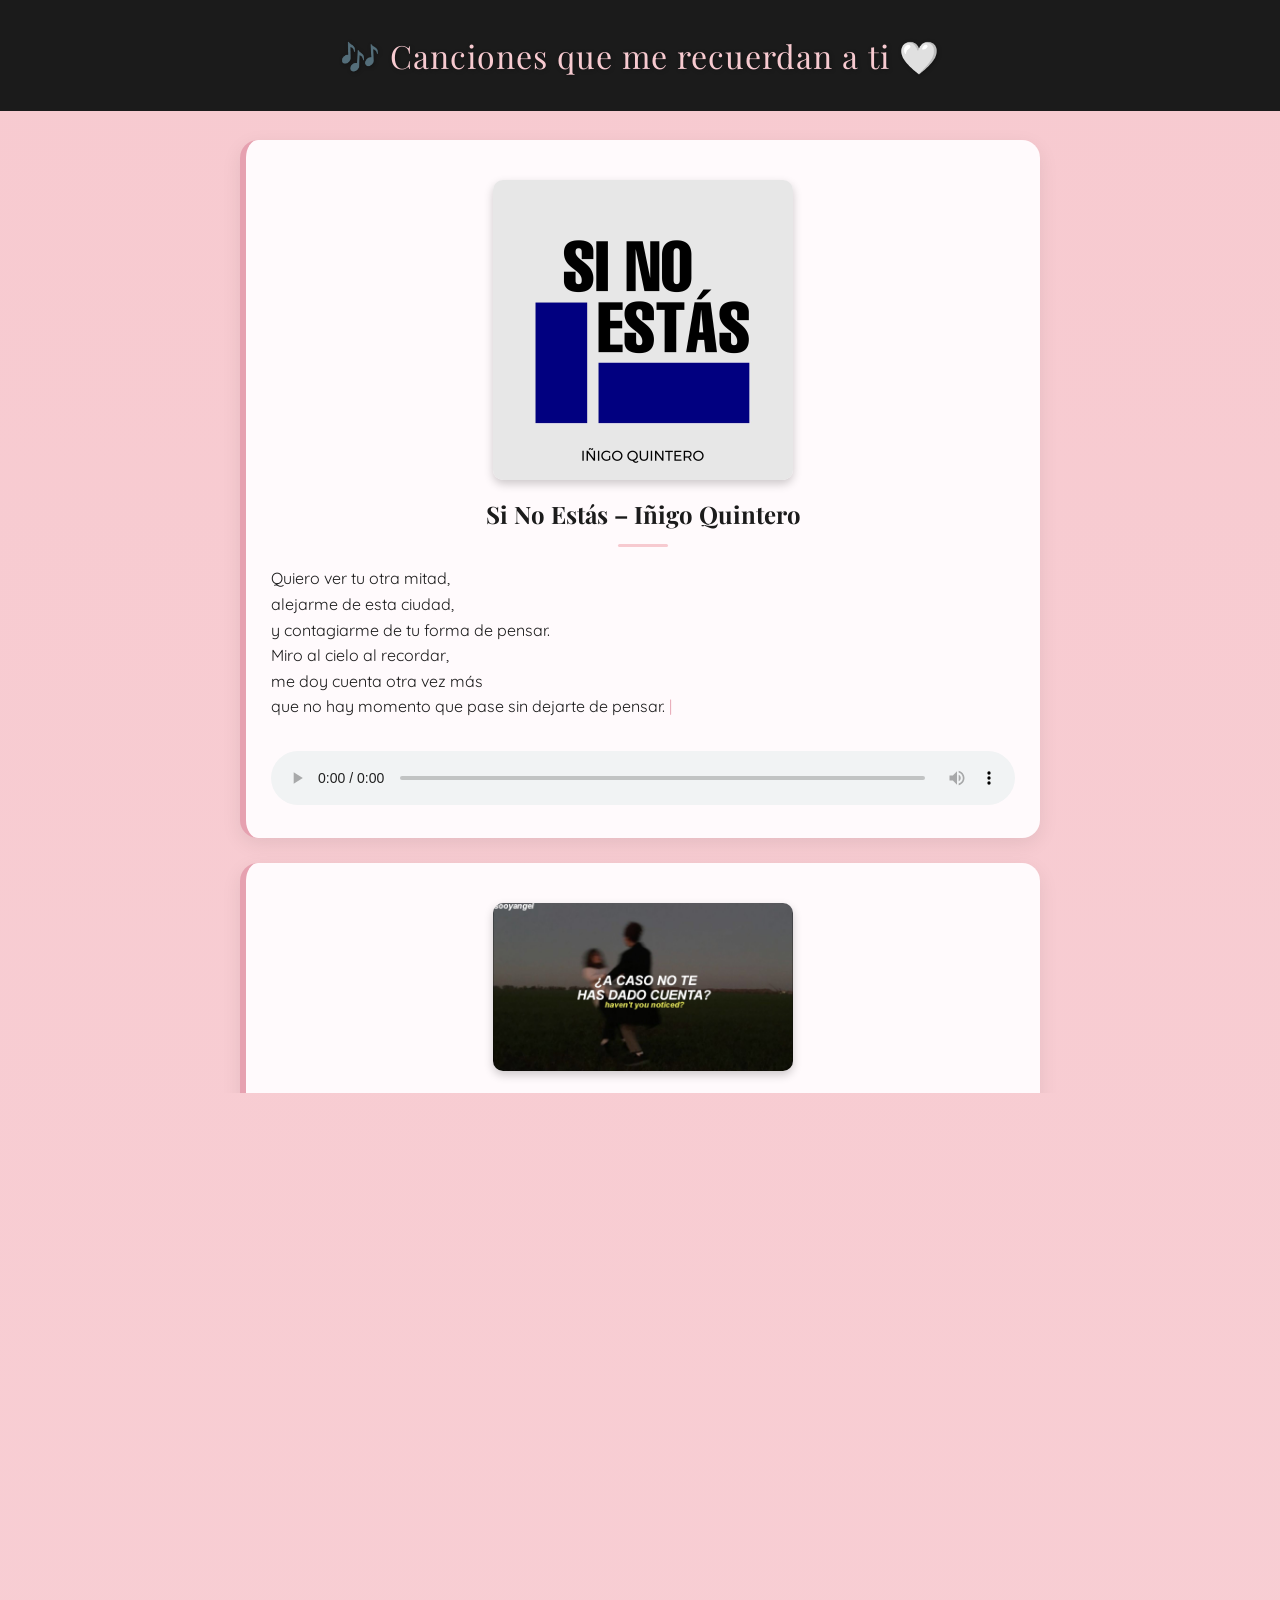
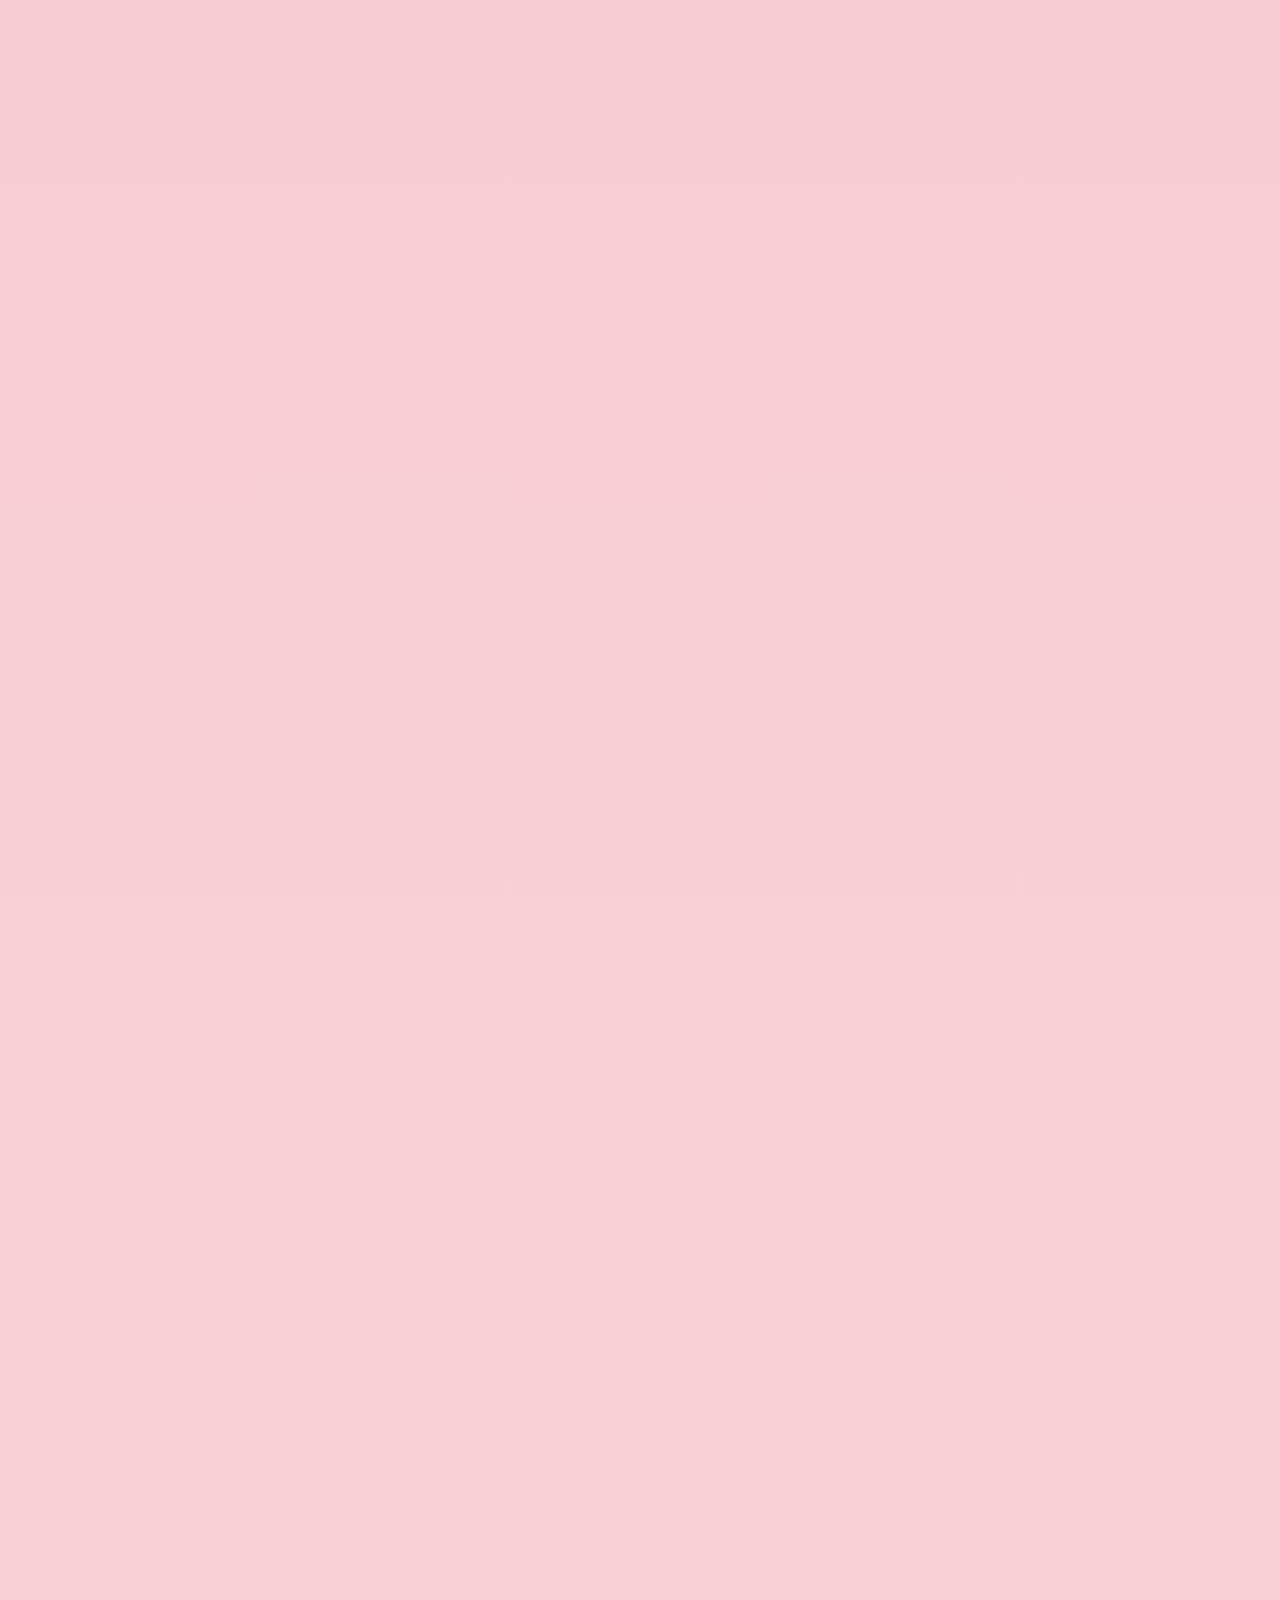
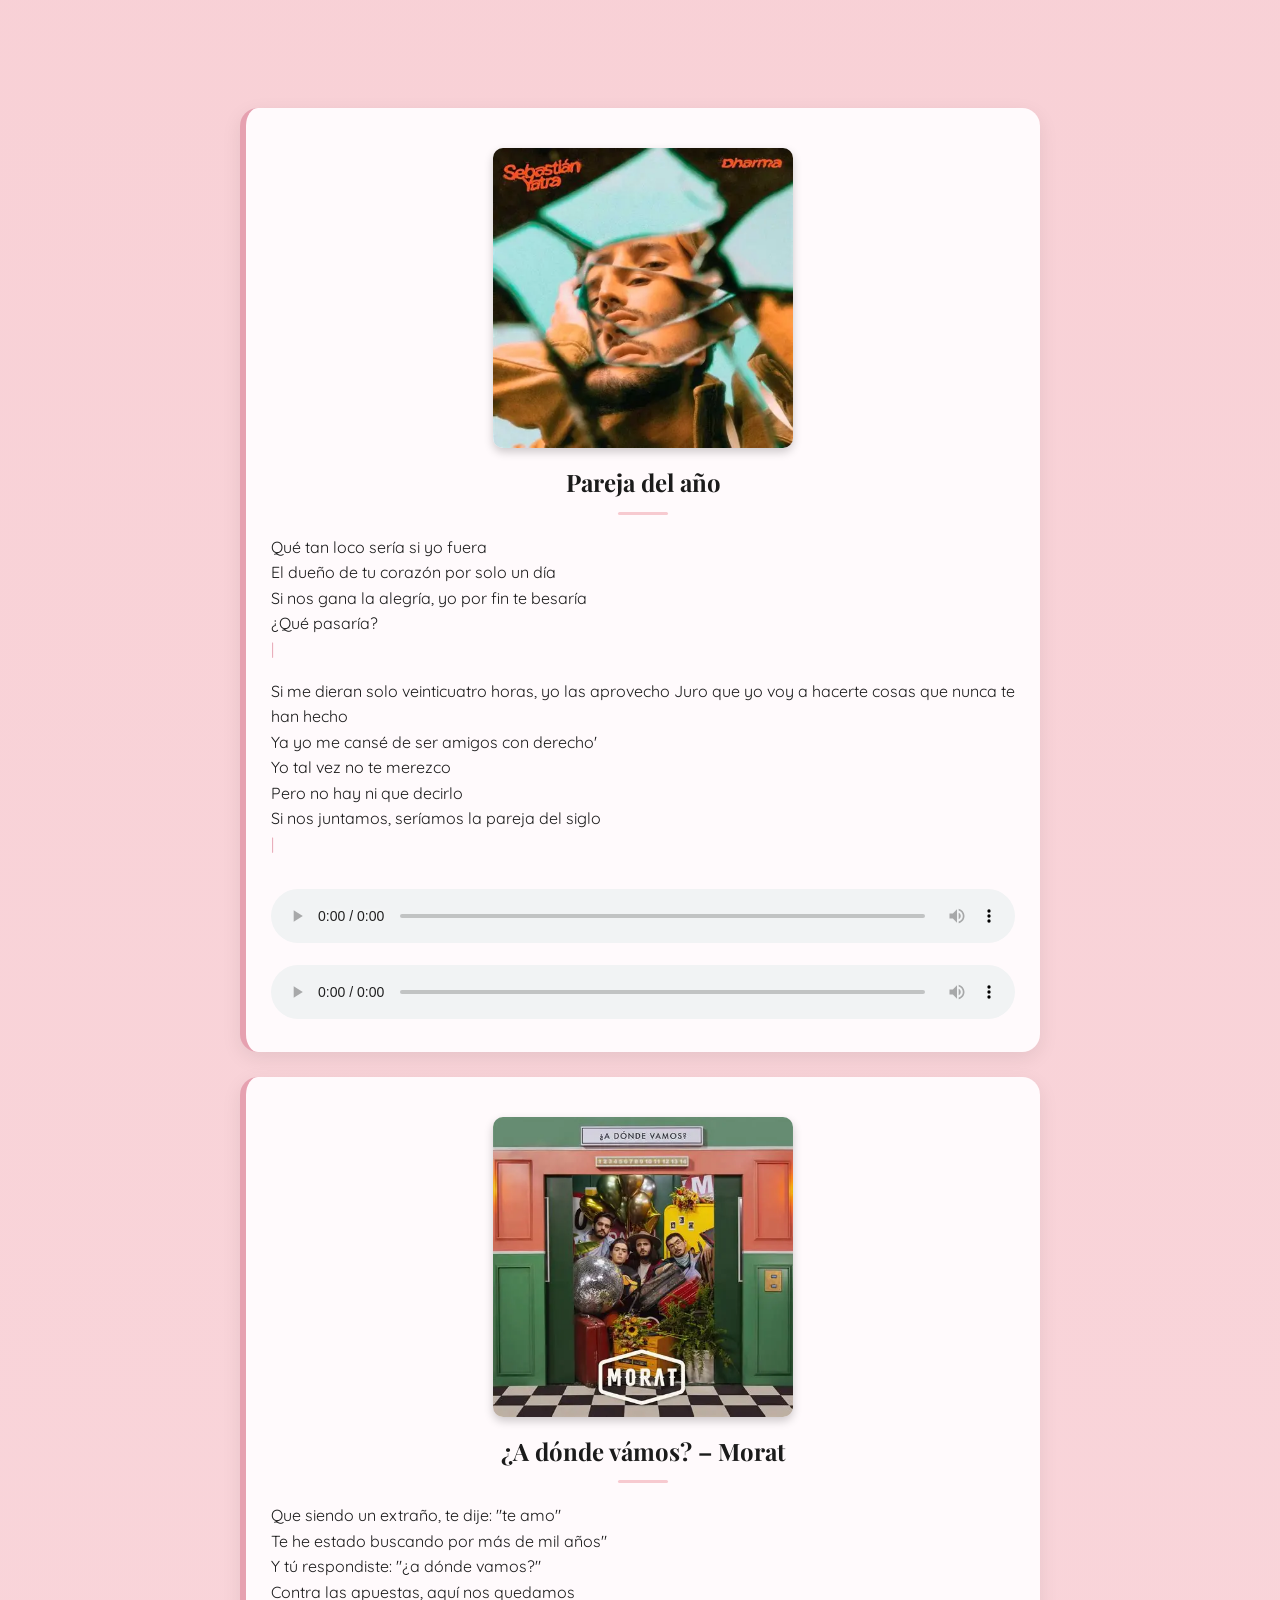
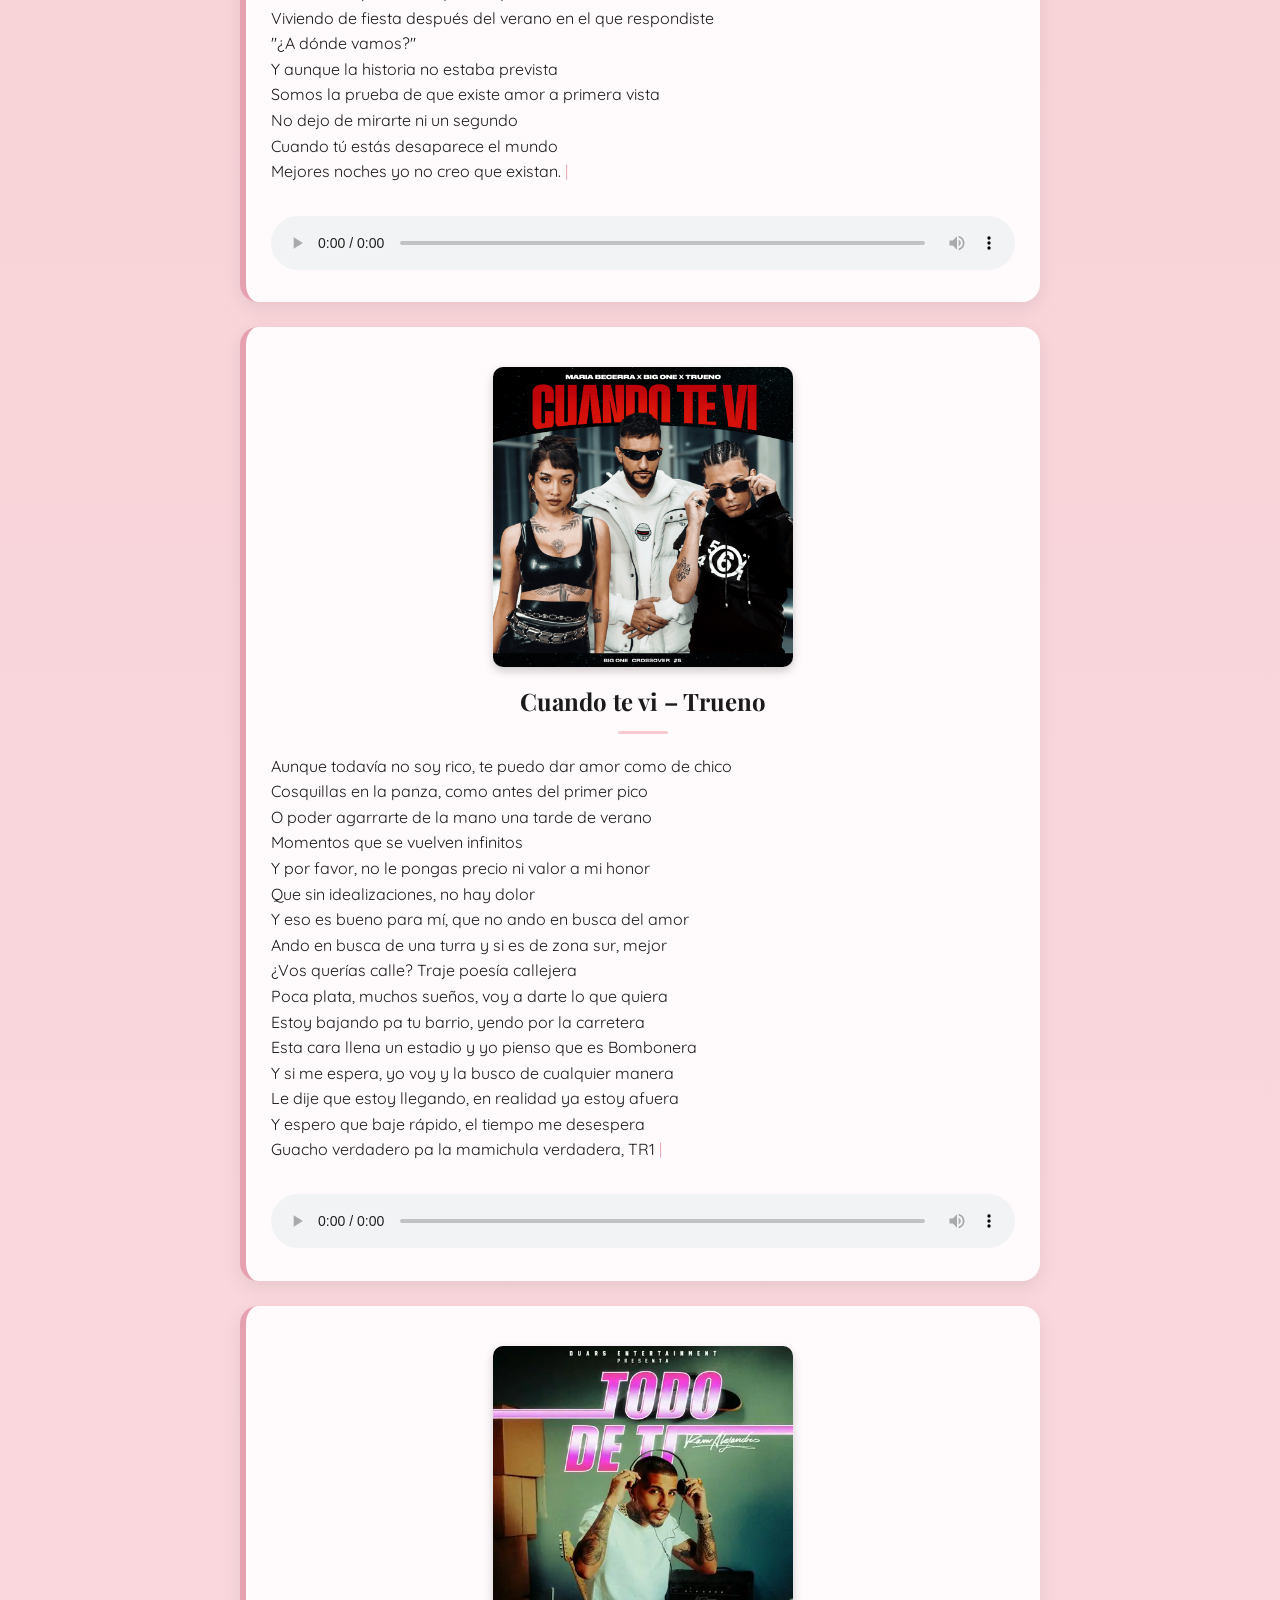
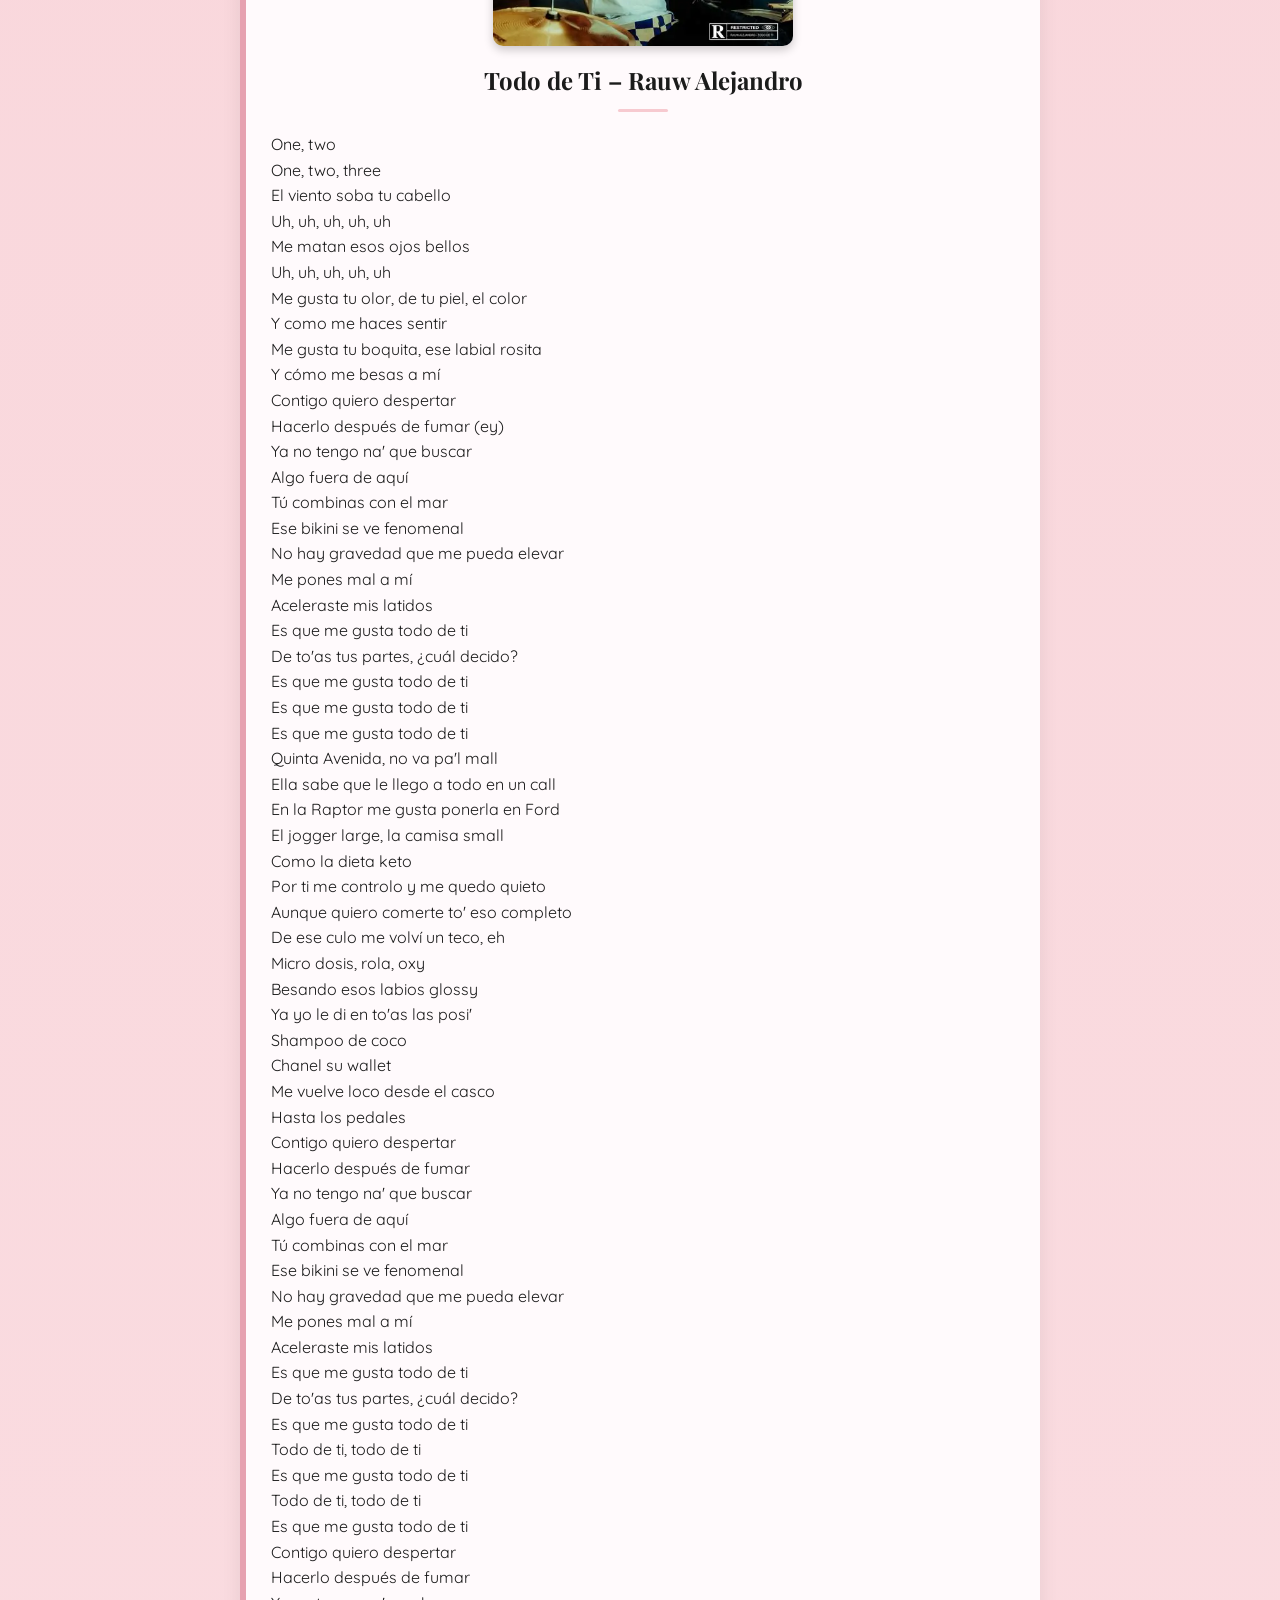
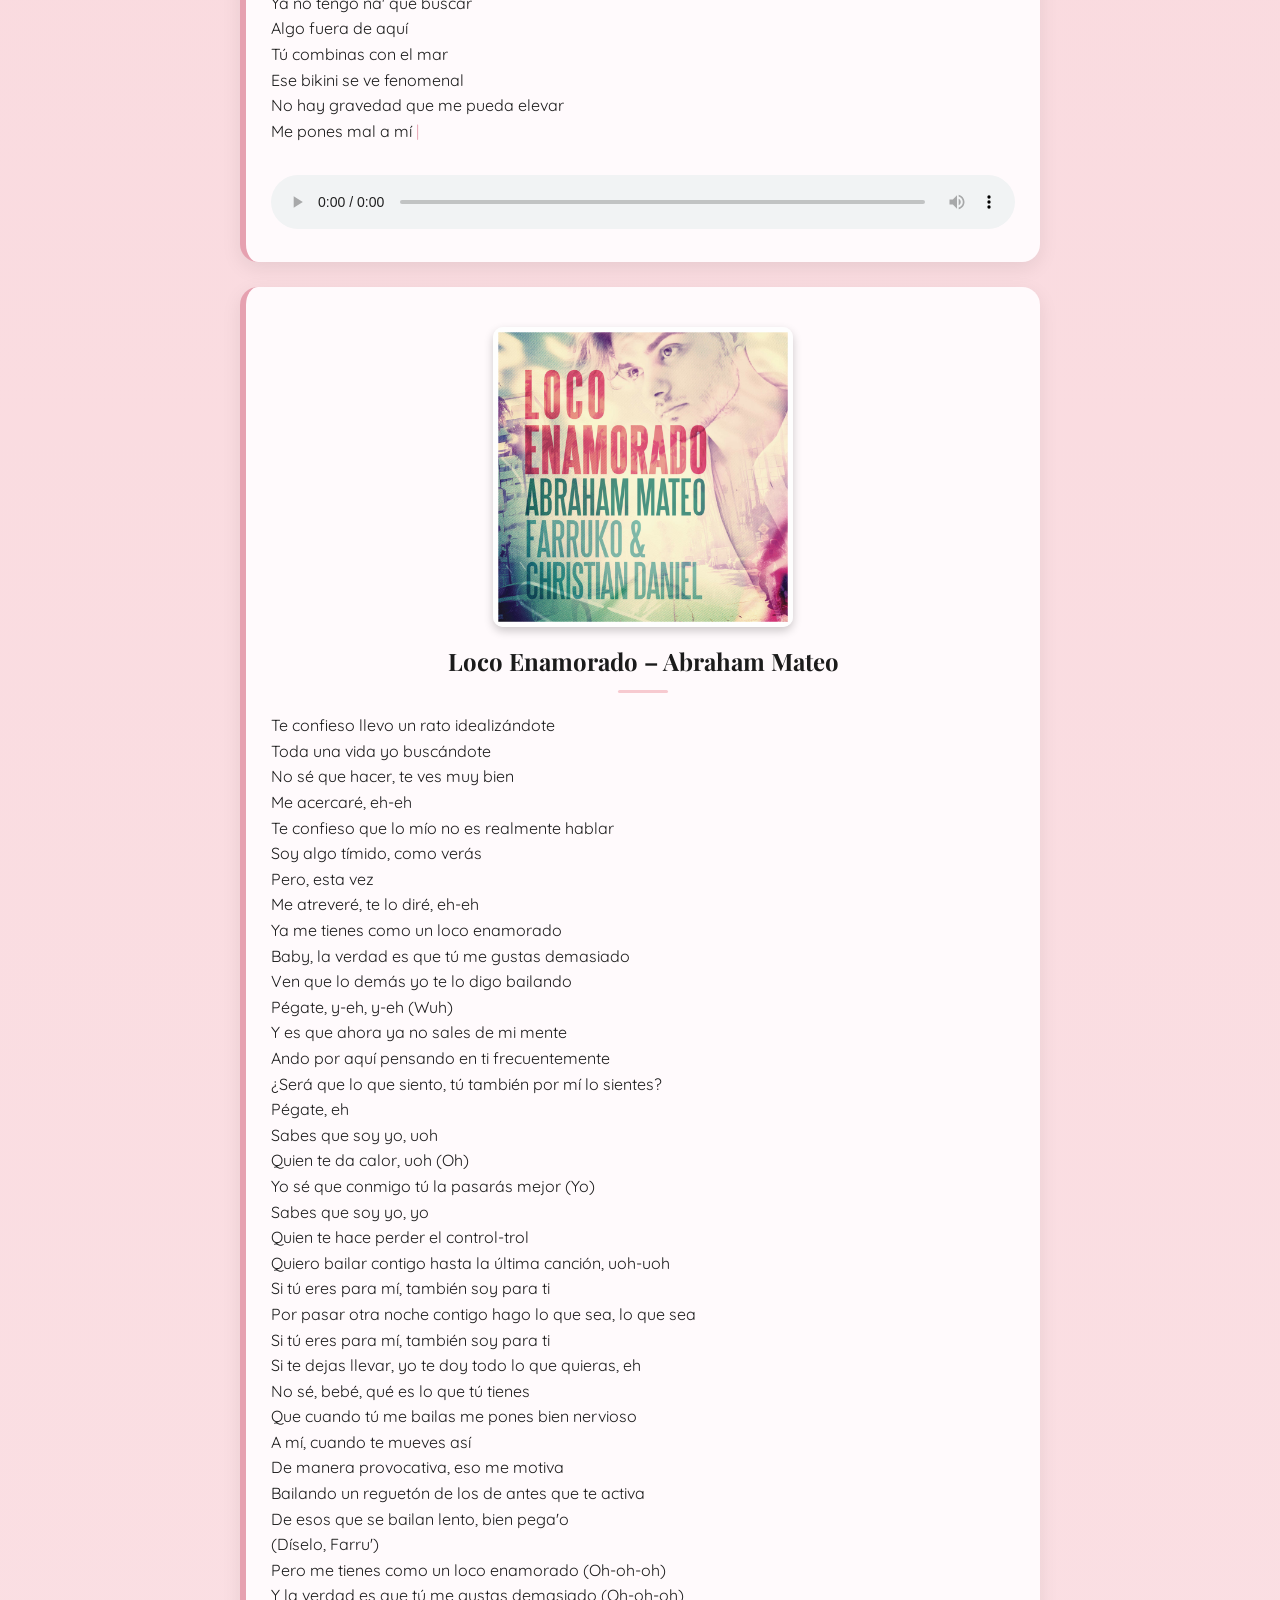
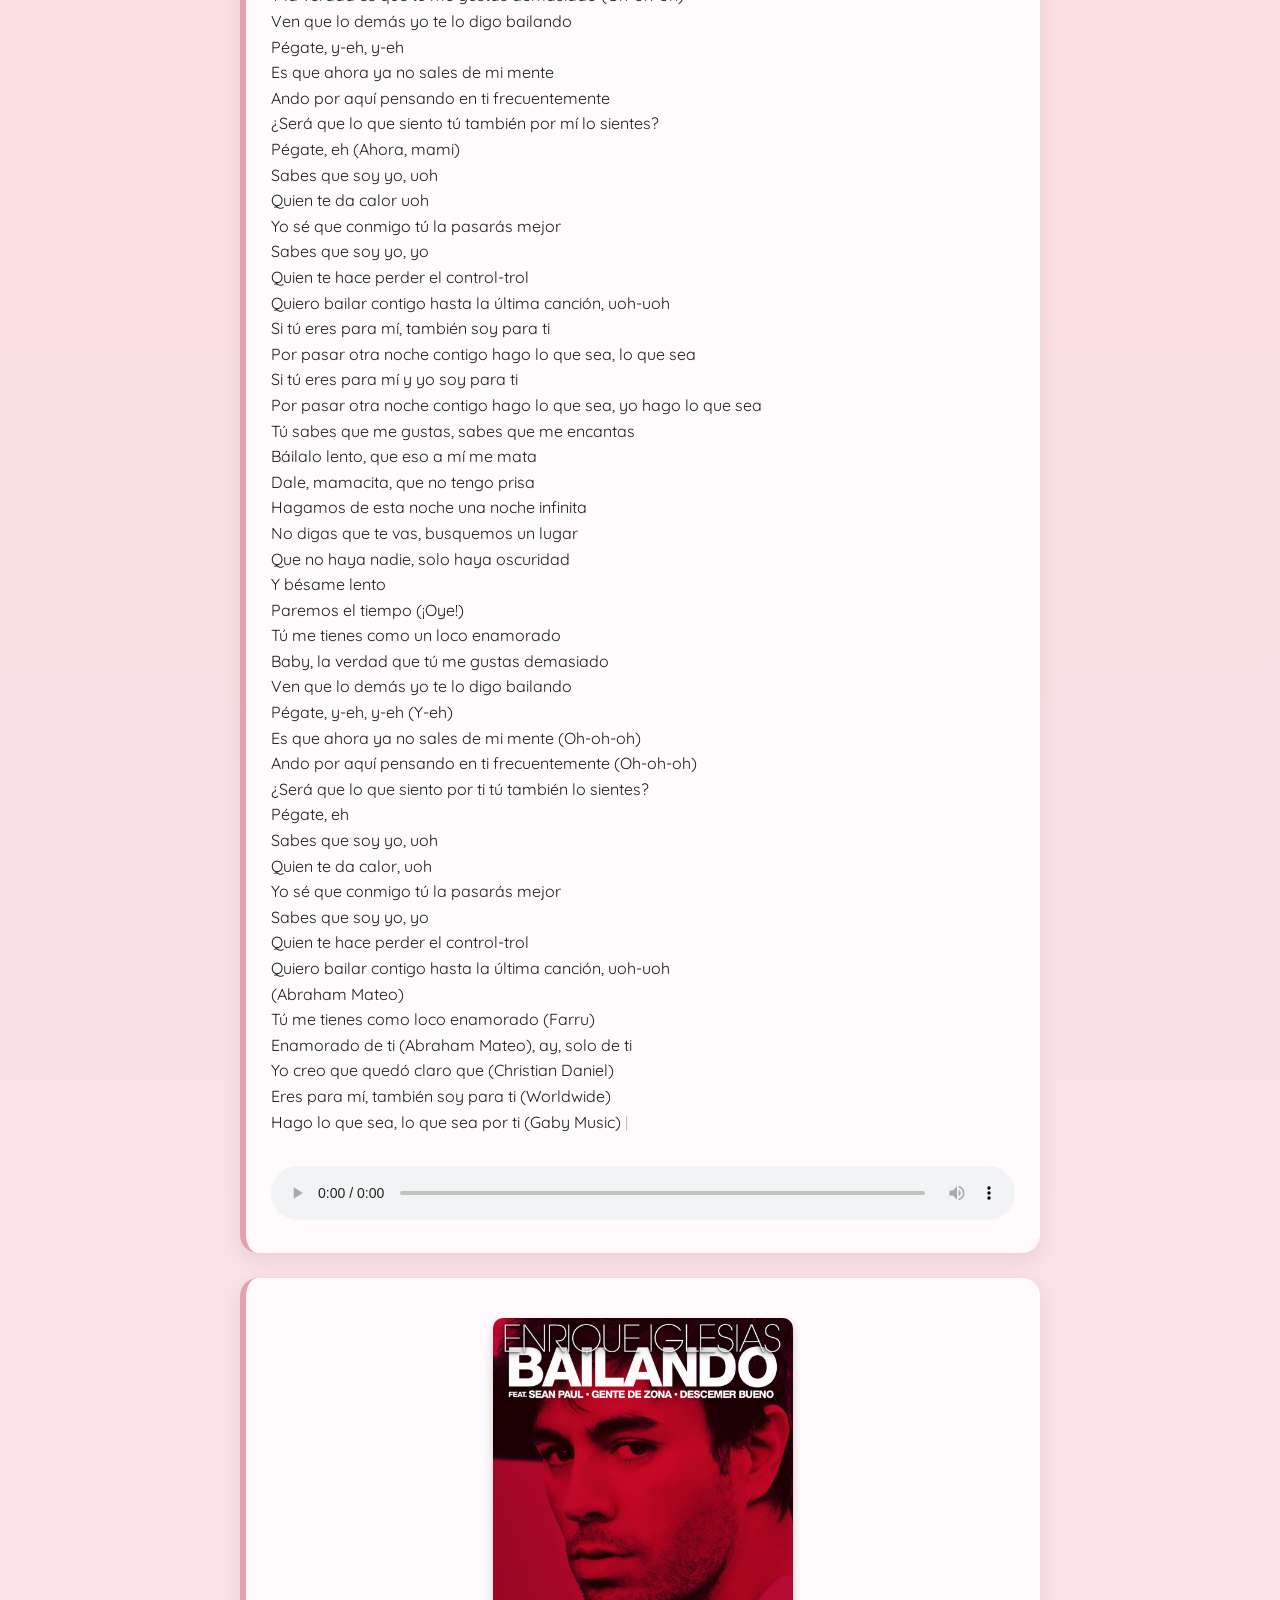
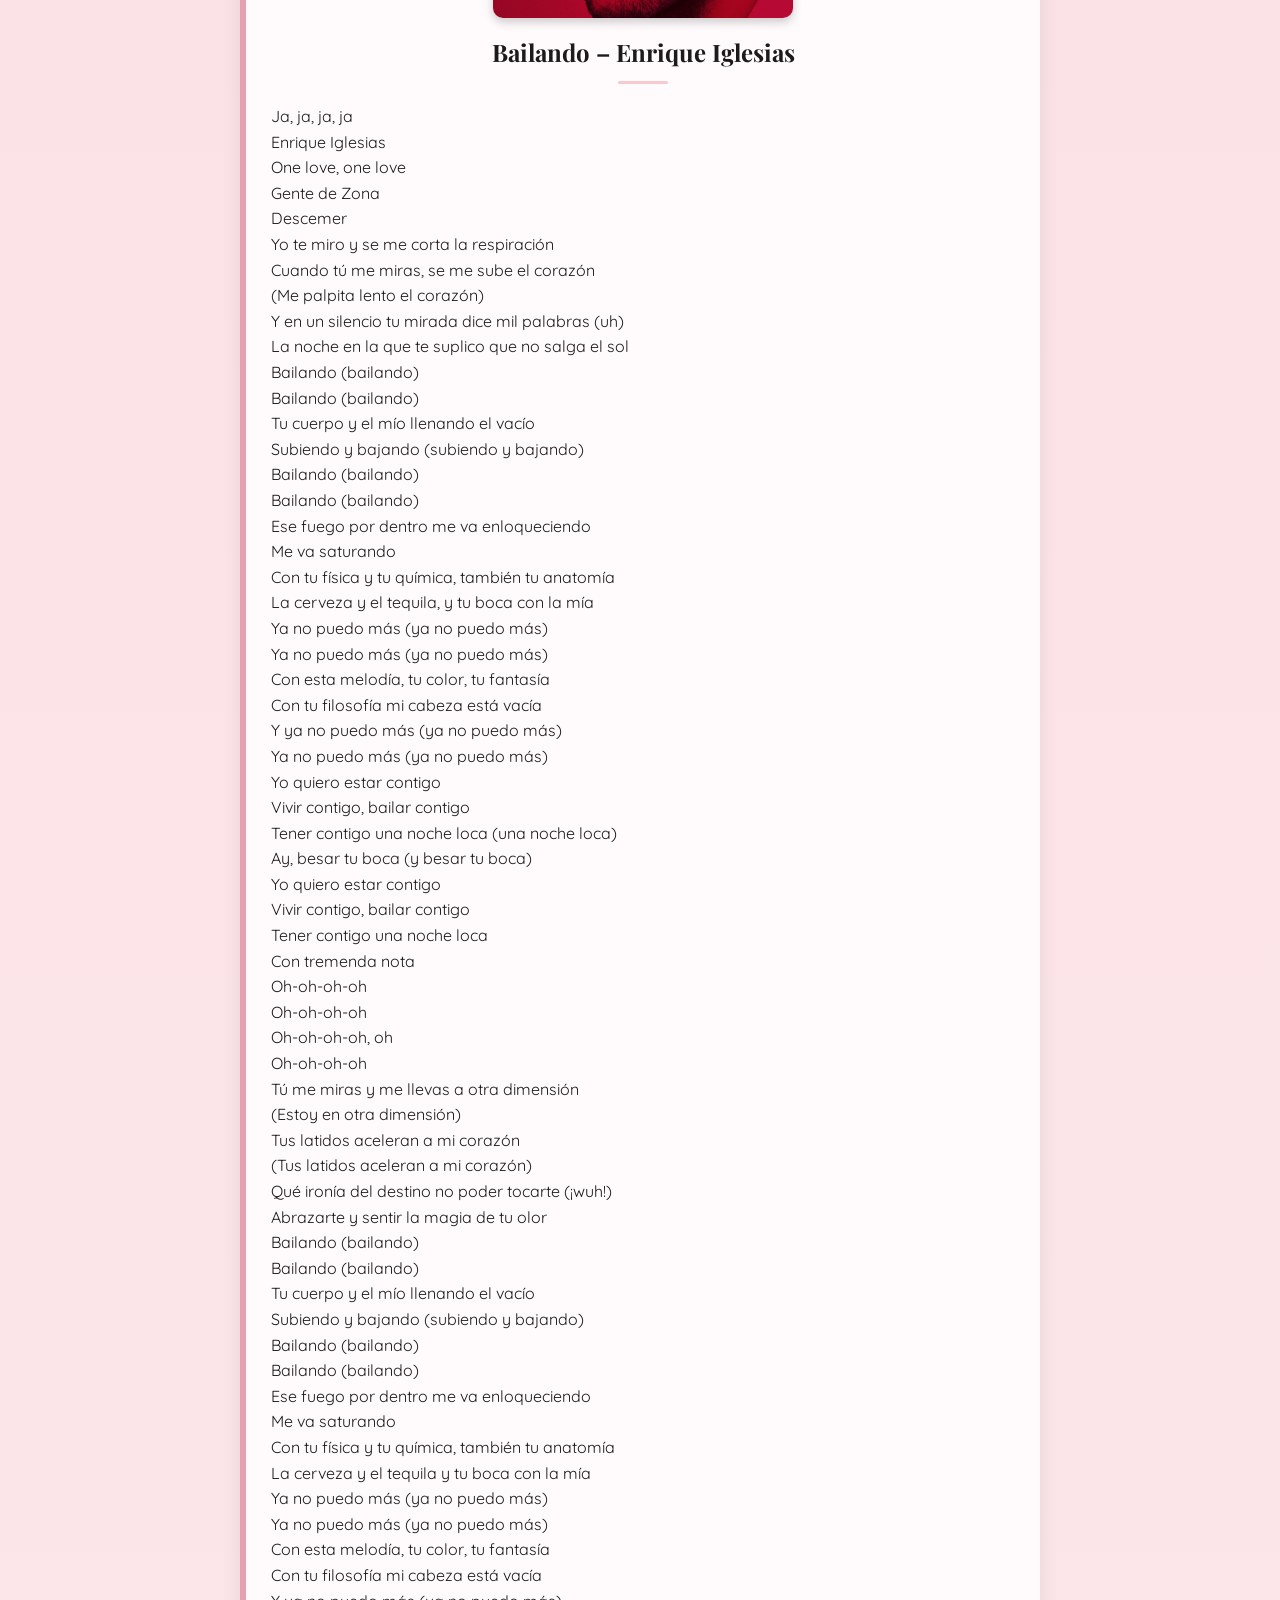
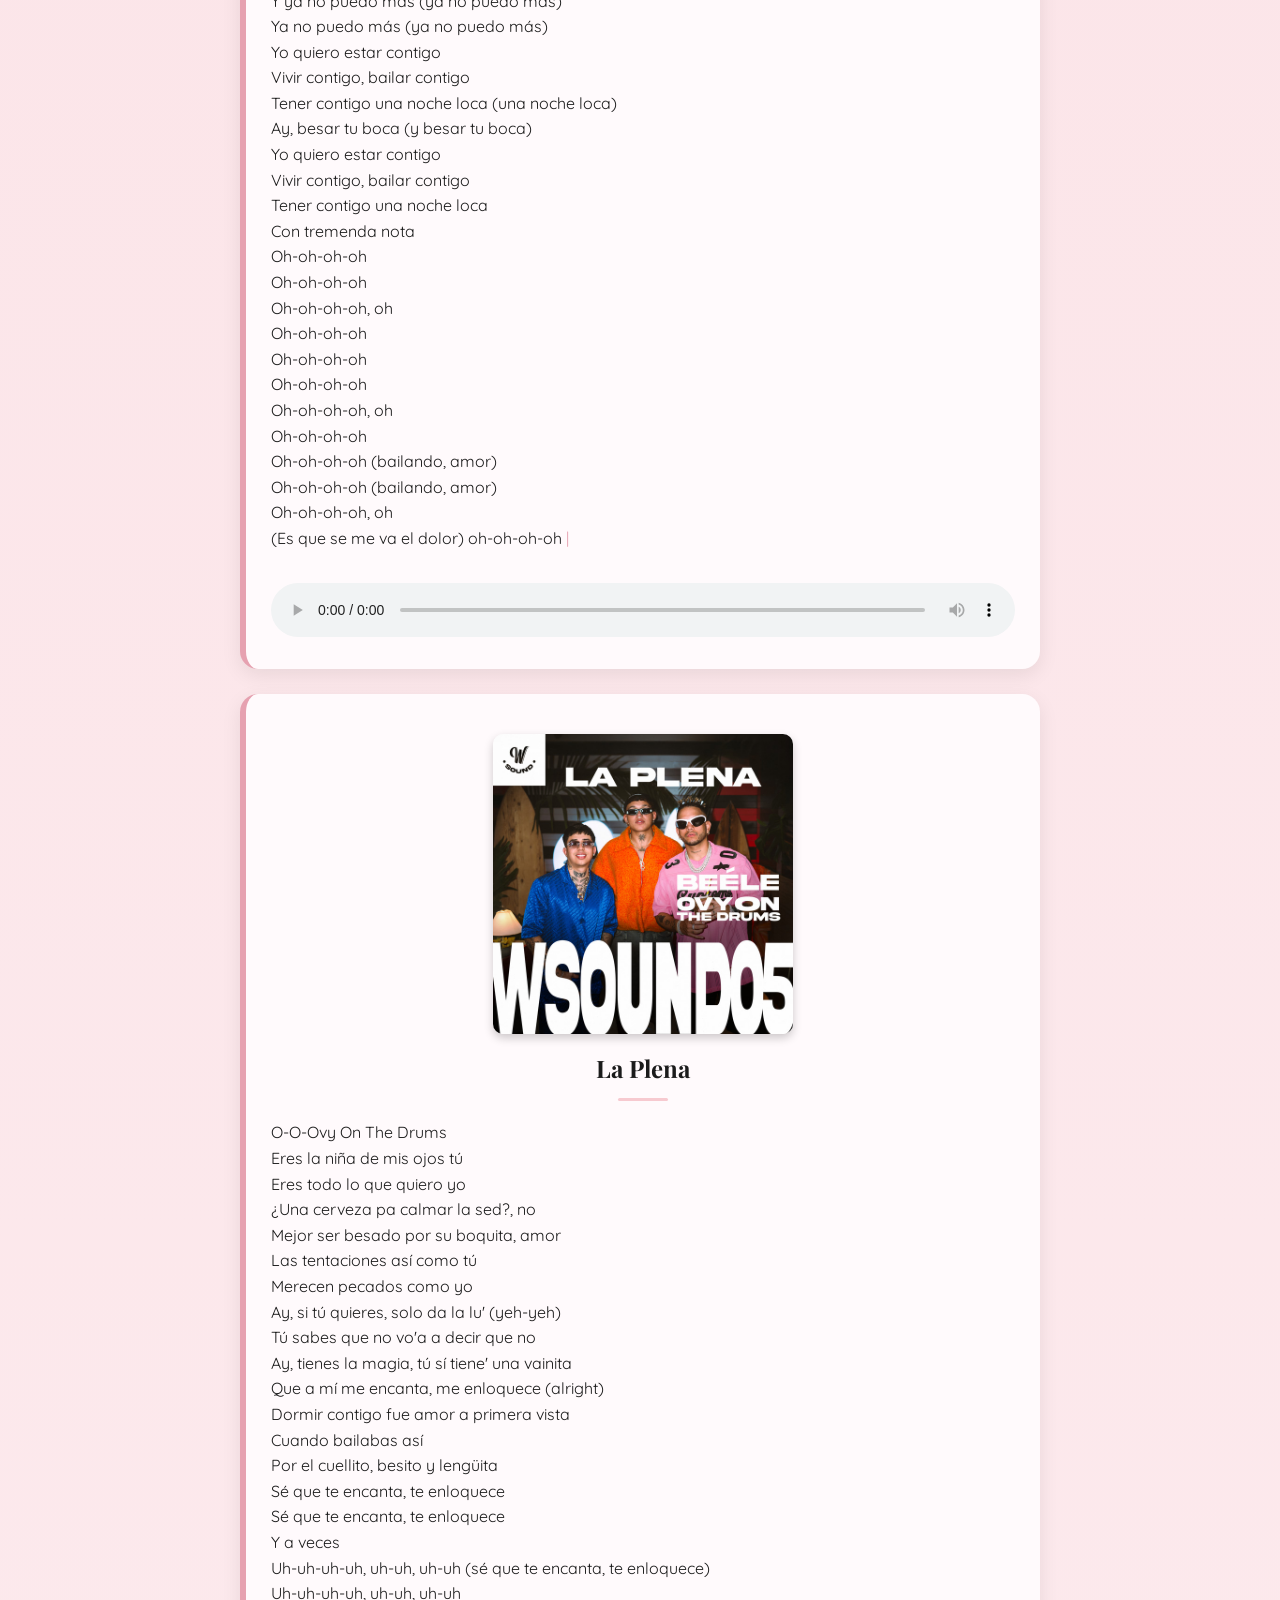
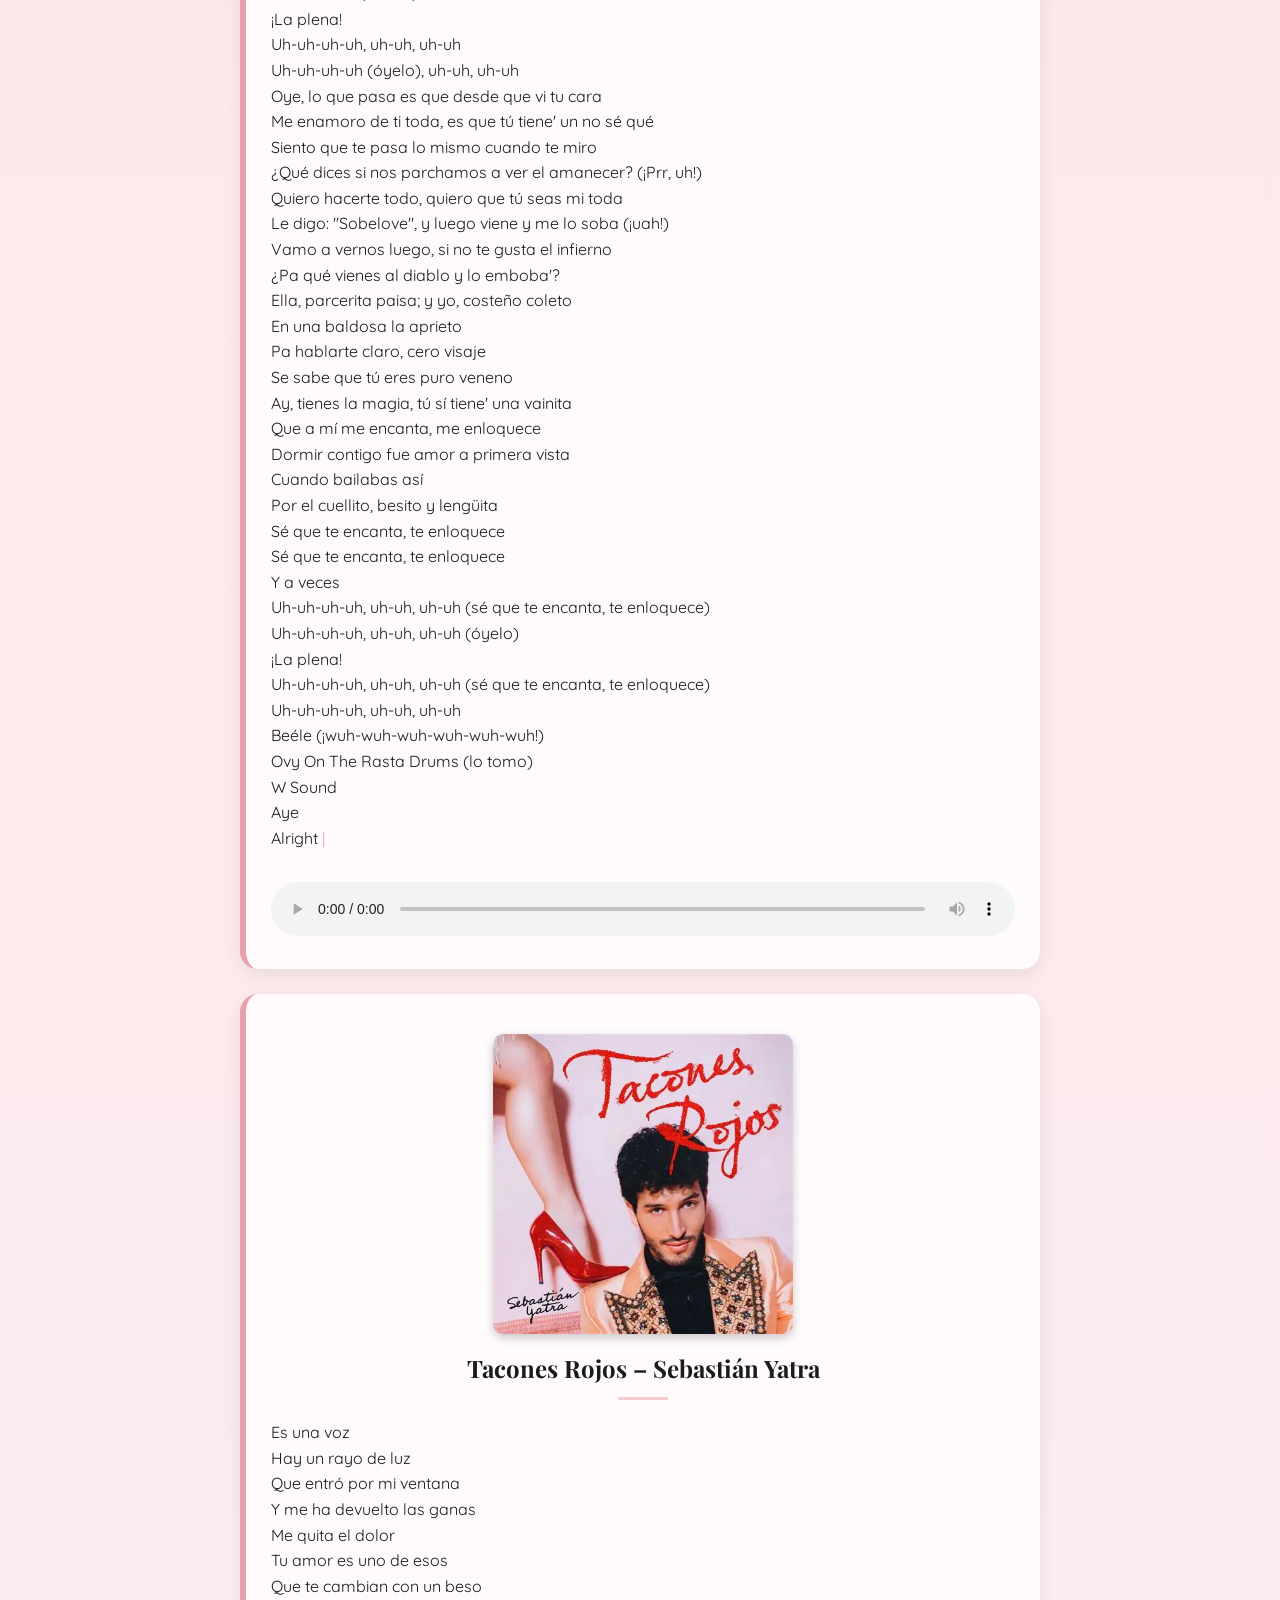
==== index.html @ b695de51 "Subida inicial del libro de canciones" ====
<!DOCTYPE html>
<html lang="es">
<head>
  <meta charset="UTF-8">
  <meta name="viewport" content="width=device-width, initial-scale=1.0">
  <title>Canciones que me recuerdan a ti 💖</title>
  <link rel="stylesheet" href="style.css">
  <script src="script.js"></script>
</head>
<body>

  <header>
    🎶 Canciones que me recuerdan a ti 🤍
  </header>

  <main>

    <section>
          <!-- Imagen de portada -->
  <img src="Fotos/1200x1200bf-60.jpg" alt="Si No Estás – Iñigo Quintero" class="cover">
  <h2>Si No Estás – Iñigo Quintero</h2>
  <p>
    Quiero ver tu otra mitad,<br>
    alejarme de esta ciudad,<br>
    y contagiarme de tu forma de pensar.<br>
    Miro al cielo al recordar,<br>
    me doy cuenta otra vez más<br>
    que no hay momento que pase sin dejarte de pensar.
  </p>
  <audio controls src="Canciones/Si No Estás – Iñigo Quintero.m4a"></audio>
</section>


    <section>
          <!-- Imagen de portada -->
  <img src="Fotos/maxresdefault.jpg" alt="Si No Estás – Iñigo Quintero" class="cover">
  <h2>¿A caso no te has dado cuenta?</h2>
  <p>
    ¿A caso no te has dado cuenta?<br>
    De lo bien que me complementas<br>
    Si quieres te invito un helado y te explico lo chido que haces que me sienta<br>
    Contigo estoy high sin avión<br>
    Me haces perder la razón<br>
    Estoy todo el día pensándote con mariposas en el corazón<br>
    Y tú (y tú-uh)<br>
    Me pones todo de cabeza<br>
    Tú (y tú-uh)<br>
    Eras esa última pieza<br>
    Tú (tú-uh)<br>
    Eres tan diferente<br>
    Y no hay nadie que me vuele así la mente como lo haces tú
  </p>
  <audio controls src="Canciones/_¿Acaso_no_te_has_dado_cuenta_de_lo_bien_que_me_complementas_Letra (mp3cut.net).m4a"></audio>
</section>


   <section>
          <!-- Imagen de portada -->
  <img src="Fotos/OIP (3).webp" alt="Si No Estás – Iñigo Quintero" class="cover">
  <h2>Mi niña</h2>
  <p>
    Yo quiero viajar el mundo contigo de compañía (tú sabe' ya)<br>
    Ninguna mujer me comprendía<br>
    Cierra los ojos y dime en qué lugar es que estaría (ajá)<br>
    Que voy a pedir una estadía<br>
    A ella le cogen cosa' porque está conmigo<br>
    El que te falte el respeto se convierte en mi enemigo<br>
    Hay muchas envidiosa', dicen que es prohibido<br>
    Siempre está en mi mente, yo nunca la olvido<br>
    Porque es mi niña (oh-oh-oh-oh)
  </p>
  <audio controls src="Canciones/Wisin,_Myke_Towers,_Los_Legendarios_Mi_Niña_Letra_Lyrics (mp3cut.net).m4a"></audio>
</section>


    <section>
          <!-- Imagen de portada -->
  <img src="Fotos/OIP (4).webp" alt="Si No Estás – Iñigo Quintero" class="cover">
  <h2>Rara vez – Milo J</h2>
  <p>
    Sos lo que me da paz<br>
    Lo que andaba buscando<br>
    Y esa felicidad<br>
    Que hace que ande sonriendo<br>
    Quiero verte feliz<br>
    Mejor si es al lado de mí<br>
    Love incondicional<br>
    Como perro a su amo, te sigo amando<br>
    Dama con fama 'e cama alta gama y corazón partido<br>
    Fono lleno 'e fanes que llaman y solo atiende el mío<br>
    Vamo a vernos con frío o calor, picnic, Netflix, voy en tren<br>
    En ten o fifteen estoy, y siendo honesto, baby
  </p>
  <audio controls src="Canciones/Taiu, Milo j - Rara Vez (mp3cut.net).m4a"></audio>
</section>


   <section>
          <!-- Imagen de portada -->
  <img src="Fotos/OIP (5).webp" alt="Si No Estás – Iñigo Quintero" class="cover">
  <h2>Pareja del año</h2>
  <p>
    Qué tan loco sería si yo fuera<br>
    El dueño de tu corazón por solo un día<br>
    Si nos gana la alegría, yo por fin te besaría<br>
    ¿Qué pasaría?<br>
    <p>Si me dieran solo veinticuatro horas, yo las aprovecho
    Juro que yo voy a hacerte cosas que nunca te han hecho<br>
    Ya yo me cansé de ser amigos con derecho'<br>
    Yo tal vez no te merezco<br>
    Pero no hay ni que decirlo<br>
    Si nos juntamos, seríamos la pareja del siglo<br>
    </p>
  <audio controls src="Canciones/Sebastián_Yatra,_Myke_Towers_Pareja_del_Año_Official_Performance (mp3cut.net).m4a"></audio>
  <audio controls src="Canciones/Sebastián_Yatra,_Myke_Towers_Pareja_del_Año_Official_Performance (mp3cut.net) (1).m4a"></audio>
</section>


    <section>
          <!-- Imagen de portada -->
  <img src="Fotos/OIP (6).webp" alt="Si No Estás – Iñigo Quintero" class="cover">
  <h2>¿A dónde vámos? – Morat</h2>
  <p>
    Que siendo un extraño, te dije: "te amo"<br>
    Te he estado buscando por más de mil años"<br>
    Y tú respondiste: "¿a dónde vamos?"<br>
    Contra las apuestas, aquí nos quedamos<br>
    Viviendo de fiesta después del verano en el que respondiste<br>
    "¿A dónde vamos?"<br>
    Y aunque la historia no estaba prevista<br>
    Somos la prueba de que existe amor a primera vista<br>
    No dejo de mirarte ni un segundo<br>
    Cuando tú estás desaparece el mundo<br>
    Mejores noches yo no creo que existan.
  </p>
  <audio controls src="Canciones/Morat - A Dónde Vamos (Letra) _ Albert & Maricheli (mp3cut.net).m4a"></audio>
</section>


    <section>
          <!-- Imagen de portada -->
  <img src="Fotos/923cf890949406f52539a8ed4d16a352.1000x1000x1.png" alt="Si No Estás – Iñigo Quintero" class="cover">
  <h2>Cuando te vi – Trueno</h2>
  <p>
    Aunque todavía no soy rico, te puedo dar amor como de chico<br>
    Cosquillas en la panza, como antes del primer pico<br>
    O poder agarrarte de la mano una tarde de verano<br>
    Momentos que se vuelven infinitos<br>
    Y por favor, no le pongas precio ni valor a mi honor<br>
    Que sin idealizaciones, no hay dolor<br>
    Y eso es bueno para mí, que no ando en busca del amor<br>
    Ando en busca de una turra y si es de zona sur, mejor<br>
    ¿Vos querías calle? Traje poesía callejera<br>
    Poca plata, muchos sueños, voy a darte lo que quiera<br>
    Estoy bajando pa tu barrio, yendo por la carretera<br>
    Esta cara llena un estadio y yo pienso que es Bombonera<br>
    Y si me espera, yo voy y la busco de cualquier manera<br>
    Le dije que estoy llegando, en realidad ya estoy afuera<br>
    Y espero que baje rápido, el tiempo me desespera<br>
    Guacho verdadero pa la mamichula verdadera, TR1
  </p>
  <audio controls src="Canciones/Maria Becerra, Trueno, Big One - Cuando Te Vi _ CROSSOVER #5 (mp3cut.net).m4a"></audio>
</section>


    <section>
          <!-- Imagen de portada -->
  <img src="Fotos/OIP (7).webp" alt="Si No Estás – Iñigo Quintero" class="cover">
  <h2>Todo de Ti – Rauw Alejandro</h2>
  <p>
    One, two<br>
    One, two, three<br>
    El viento soba tu cabello<br>
    Uh, uh, uh, uh, uh<br>
    Me matan esos ojos bellos<br>
    Uh, uh, uh, uh, uh<br>
    Me gusta tu olor, de tu piel, el color<br>
    Y como me haces sentir<br>
    Me gusta tu boquita, ese labial rosita<br>
    Y cómo me besas a mí<br>
    Contigo quiero despertar<br>
    Hacerlo después de fumar (ey)<br>
    Ya no tengo na' que buscar<br>
    Algo fuera de aquí<br>
    Tú combinas con el mar<br>
    Ese bikini se ve fenomenal<br>
    No hay gravedad que me pueda elevar<br>
    Me pones mal a mí<br>
    Aceleraste mis latidos<br>
    Es que me gusta todo de ti<br>
    De to'as tus partes, ¿cuál decido?<br>
    Es que me gusta todo de ti<br>
    Es que me gusta todo de ti<br>
    Es que me gusta todo de ti<br>
    Quinta Avenida, no va pa'l mall<br>
    Ella sabe que le llego a todo en un call<br>
    En la Raptor me gusta ponerla en Ford<br>
    El jogger large, la camisa small<br>
    Como la dieta keto<br>
    Por ti me controlo y me quedo quieto<br>
    Aunque quiero comerte to' eso completo<br>
    De ese culo me volví un teco, eh<br>
    Micro dosis, rola, oxy<br>
    Besando esos labios glossy<br>
    Ya yo le di en to'as las posi'<br>
    Shampoo de coco<br>
    Chanel su wallet<br>
    Me vuelve loco desde el casco<br>
    Hasta los pedales<br>
    Contigo quiero despertar<br>
    Hacerlo después de fumar<br>
    Ya no tengo na' que buscar<br>
    Algo fuera de aquí<br>
    Tú combinas con el mar<br>
    Ese bikini se ve fenomenal<br>
    No hay gravedad que me pueda elevar<br>
    Me pones mal a mí<br>
    Aceleraste mis latidos<br>
    Es que me gusta todo de ti<br>
    De to'as tus partes, ¿cuál decido?<br>
    Es que me gusta todo de ti<br>
    Todo de ti, todo de ti<br>
    Es que me gusta todo de ti<br>
    Todo de ti, todo de ti<br>
    Es que me gusta todo de ti<br>
    Contigo quiero despertar<br>
    Hacerlo después de fumar<br>
    Ya no tengo na' que buscar<br>
    Algo fuera de aquí<br>
    Tú combinas con el mar<br>
    Ese bikini se ve fenomenal<br>
    No hay gravedad que me pueda elevar<br>
    Me pones mal a mí
  </p> 
  <audio controls src="Canciones/Rauw Alejandro - Todo de Ti (Video Oficial).m4a"></audio>
</section>


    <section>
          <!-- Imagen de portada -->
  <img src="Fotos/f53f05470b4146d4a202cf5df55b4ead.1000x1000x1.png" alt="Si No Estás – Iñigo Quintero" class="cover">
  <h2>Loco Enamorado – Abraham Mateo</h2>
  <p>
    Te confieso llevo un rato idealizándote<br>
    Toda una vida yo buscándote<br>
    No sé que hacer, te ves muy bien<br>
    Me acercaré, eh-eh<br>
    Te confieso que lo mío no es realmente hablar<br>
    Soy algo tímido, como verás<br>
    Pero, esta vez<br>
    Me atreveré, te lo diré, eh-eh<br>
    Ya me tienes como un loco enamorado<br>
    Baby, la verdad es que tú me gustas demasiado<br>
    Ven que lo demás yo te lo digo bailando<br>
    Pégate, y-eh, y-eh (Wuh)<br>
    Y es que ahora ya no sales de mi mente<br>
    Ando por aquí pensando en ti frecuentemente<br>
    ¿Será que lo que siento, tú también por mí lo sientes?<br>
    Pégate, eh<br>
    Sabes que soy yo, uoh<br>
    Quien te da calor, uoh (Oh)<br>
    Yo sé que conmigo tú la pasarás mejor (Yo)<br>
    Sabes que soy yo, yo<br>
    Quien te hace perder el control-trol<br>
    Quiero bailar contigo hasta la última canción, uoh-uoh<br>
    Si tú eres para mí, también soy para ti<br>
    Por pasar otra noche contigo hago lo que sea, lo que sea<br>
    Si tú eres para mí, también soy para ti<br>
    Si te dejas llevar, yo te doy todo lo que quieras, eh<br>
    No sé, bebé, qué es lo que tú tienes<br>
    Que cuando tú me bailas me pones bien nervioso<br>
    A mí, cuando te mueves así<br>
    De manera provocativa, eso me motiva<br>
    Bailando un reguetón de los de antes que te activa<br>
    De esos que se bailan lento, bien pega'o<br>
    (Díselo, Farru')<br>
    Pero me tienes como un loco enamorado (Oh-oh-oh)<br>
    Y la verdad es que tú me gustas demasiado (Oh-oh-oh)<br>
    Ven que lo demás yo te lo digo bailando<br>
    Pégate, y-eh, y-eh<br>
    Es que ahora ya no sales de mi mente<br>
    Ando por aquí pensando en ti frecuentemente<br>
    ¿Será que lo que siento tú también por mí lo sientes?<br>
    Pégate, eh (Ahora, mami)<br>
    Sabes que soy yo, uoh<br>
    Quien te da calor uoh<br>
    Yo sé que conmigo tú la pasarás mejor<br>
    Sabes que soy yo, yo<br>
    Quien te hace perder el control-trol<br>
    Quiero bailar contigo hasta la última canción, uoh-uoh<br>
    Si tú eres para mí, también soy para ti<br>
    Por pasar otra noche contigo hago lo que sea, lo que sea<br>
    Si tú eres para mí y yo soy para ti<br>
    Por pasar otra noche contigo hago lo que sea, yo hago lo que sea<br>
    Tú sabes que me gustas, sabes que me encantas<br>
    Báilalo lento, que eso a mí me mata<br>
    Dale, mamacita, que no tengo prisa<br>
    Hagamos de esta noche una noche infinita<br>
    No digas que te vas, busquemos un lugar<br>
    Que no haya nadie, solo haya oscuridad<br>
    Y bésame lento<br>
    Paremos el tiempo (¡Oye!)<br>
    Tú me tienes como un loco enamorado<br>
    Baby, la verdad que tú me gustas demasiado<br>
    Ven que lo demás yo te lo digo bailando<br>
    Pégate, y-eh, y-eh (Y-eh)<br>
    Es que ahora ya no sales de mi mente (Oh-oh-oh)<br>
    Ando por aquí pensando en ti frecuentemente (Oh-oh-oh)<br>
    ¿Será que lo que siento por ti tú también lo sientes?<br>
    Pégate, eh<br>
    Sabes que soy yo, uoh<br>
    Quien te da calor, uoh<br>
    Yo sé que conmigo tú la pasarás mejor<br>
    Sabes que soy yo, yo<br>
    Quien te hace perder el control-trol<br>
    Quiero bailar contigo hasta la última canción, uoh-uoh<br>
    (Abraham Mateo)<br>
    Tú me tienes como loco enamorado (Farru)<br>
    Enamorado de ti (Abraham Mateo), ay, solo de ti<br>
    Yo creo que quedó claro que (Christian Daniel)<br>
    Eres para mí, también soy para ti (Worldwide)<br>
    Hago lo que sea, lo que sea por ti (Gaby Music)
  </p> 
  <audio controls src="Canciones/Loco_Enamorado,_de_Abraham_Mateo_Ft_Farruko_&_Christian_Daniel_Letra.m4a"></audio>
</section>


   <section>
          <!-- Imagen de portada -->
  <img src="Fotos/R (1).png" alt="Si No Estás – Iñigo Quintero" class="cover">
  <h2>Bailando – Enrique Iglesias</h2>
  <p>
    Ja, ja, ja, ja<br>
    Enrique Iglesias<br>
    One love, one love<br>
    Gente de Zona<br>
    Descemer<br>
    Yo te miro y se me corta la respiración<br>
    Cuando tú me miras, se me sube el corazón<br>
    (Me palpita lento el corazón)<br>
    Y en un silencio tu mirada dice mil palabras (uh)<br>
    La noche en la que te suplico que no salga el sol<br>
    Bailando (bailando)<br>
    Bailando (bailando)<br>
    Tu cuerpo y el mío llenando el vacío<br>
    Subiendo y bajando (subiendo y bajando)<br>
    Bailando (bailando)<br>
    Bailando (bailando)<br>
    Ese fuego por dentro me va enloqueciendo<br>
    Me va saturando<br>
    Con tu física y tu química, también tu anatomía<br>
    La cerveza y el tequila, y tu boca con la mía<br>
    Ya no puedo más (ya no puedo más)<br>
    Ya no puedo más (ya no puedo más)<br>
    Con esta melodía, tu color, tu fantasía<br>
    Con tu filosofía mi cabeza está vacía<br>
    Y ya no puedo más (ya no puedo más)<br>
    Ya no puedo más (ya no puedo más)<br>
    Yo quiero estar contigo<br>
    Vivir contigo, bailar contigo<br>
    Tener contigo una noche loca (una noche loca)<br>
    Ay, besar tu boca (y besar tu boca)<br>
    Yo quiero estar contigo<br>
    Vivir contigo, bailar contigo<br>
    Tener contigo una noche loca<br>
    Con tremenda nota<br>
    Oh-oh-oh-oh<br>
    Oh-oh-oh-oh<br>
    Oh-oh-oh-oh, oh<br>
    Oh-oh-oh-oh<br>
    Tú me miras y me llevas a otra dimensión<br>
    (Estoy en otra dimensión)<br>
    Tus latidos aceleran a mi corazón<br>
    (Tus latidos aceleran a mi corazón)<br>
    Qué ironía del destino no poder tocarte (¡wuh!)<br>
    Abrazarte y sentir la magia de tu olor<br>
    Bailando (bailando)<br>
    Bailando (bailando)<br>
    Tu cuerpo y el mío llenando el vacío<br>
    Subiendo y bajando (subiendo y bajando)<br>
    Bailando (bailando)<br>
    Bailando (bailando)<br>
    Ese fuego por dentro me va enloqueciendo<br>
    Me va saturando<br>
    Con tu física y tu química, también tu anatomía<br>
    La cerveza y el tequila y tu boca con la mía<br>
    Ya no puedo más (ya no puedo más)<br>
    Ya no puedo más (ya no puedo más)<br>
    Con esta melodía, tu color, tu fantasía<br>
    Con tu filosofía mi cabeza está vacía<br>
    Y ya no puedo más (ya no puedo más)<br>
    Ya no puedo más (ya no puedo más)<br>
    Yo quiero estar contigo<br>
    Vivir contigo, bailar contigo<br>
    Tener contigo una noche loca (una noche loca)<br>
    Ay, besar tu boca (y besar tu boca)<br>
    Yo quiero estar contigo<br>
    Vivir contigo, bailar contigo<br>
    Tener contigo una noche loca<br>
    Con tremenda nota<br>
    Oh-oh-oh-oh<br>
    Oh-oh-oh-oh<br>
    Oh-oh-oh-oh, oh<br>
    Oh-oh-oh-oh<br>
    Oh-oh-oh-oh<br>
    Oh-oh-oh-oh<br>
    Oh-oh-oh-oh, oh<br>
    Oh-oh-oh-oh<br>
    Oh-oh-oh-oh (bailando, amor)<br>
    Oh-oh-oh-oh (bailando, amor)<br>
    Oh-oh-oh-oh, oh<br>
    (Es que se me va el dolor) oh-oh-oh-oh
  </p>
  <audio controls src="Canciones/Enrique_Iglesias_–_Bailando_Lyrics_feat_Descemer_Bueno,_Gente_De.m4a"></audio>
</section>

<section>
          <!-- Imagen de portada -->
  <img src="Fotos/ab67616d0000b2734740100d84f3667f1eae6870.jpeg" alt="Si No Estás – Iñigo Quintero" class="cover">
  <h2>La Plena</h2>
  <p>
    O-O-Ovy On The Drums<br>
    Eres la niña de mis ojos tú<br>
    Eres todo lo que quiero yo<br>
    ¿Una cerveza pa calmar la sed?, no<br>
    Mejor ser besado por su boquita, amor<br>
    Las tentaciones así como tú<br>
    Merecen pecados como yo<br>
    Ay, si tú quieres, solo da la lu' (yeh-yeh)<br>
    Tú sabes que no vo'a a decir que no<br>
    Ay, tienes la magia, tú sí tiene' una vainita<br>
    Que a mí me encanta, me enloquece (alright)<br>
    Dormir contigo fue amor a primera vista<br>
    Cuando bailabas así<br>
    Por el cuellito, besito y lengüita<br>
    Sé que te encanta, te enloquece<br>
    Sé que te encanta, te enloquece<br>
    Y a veces<br>
    Uh-uh-uh-uh, uh-uh, uh-uh (sé que te encanta, te enloquece)<br>
    Uh-uh-uh-uh, uh-uh, uh-uh<br>
    ¡La plena!<br>
    Uh-uh-uh-uh, uh-uh, uh-uh<br>
    Uh-uh-uh-uh (óyelo), uh-uh, uh-uh<br>
    Oye, lo que pasa es que desde que vi tu cara<br>
    Me enamoro de ti toda, es que tú tiene' un no sé qué<br>
    Siento que te pasa lo mismo cuando te miro<br>
    ¿Qué dices si nos parchamos a ver el amanecer? (¡Prr, uh!)<br>
    Quiero hacerte todo, quiero que tú seas mi toda<br>
    Le digo: "Sobelove", y luego viene y me lo soba (¡uah!)<br>
    Vamo a vernos luego, si no te gusta el infierno<br>
    ¿Pa qué vienes al diablo y lo emboba'?<br>
    Ella, parcerita paisa; y yo, costeño coleto<br>
    En una baldosa la aprieto<br>
    Pa hablarte claro, cero visaje<br>
    Se sabe que tú eres puro veneno<br>
    Ay, tienes la magia, tú sí tiene' una vainita<br>
    Que a mí me encanta, me enloquece<br>
    Dormir contigo fue amor a primera vista<br>
    Cuando bailabas así<br>
    Por el cuellito, besito y lengüita<br>
    Sé que te encanta, te enloquece<br>
    Sé que te encanta, te enloquece<br>
    Y a veces<br>
    Uh-uh-uh-uh, uh-uh, uh-uh (sé que te encanta, te enloquece)<br>
    Uh-uh-uh-uh, uh-uh, uh-uh (óyelo)<br>
    ¡La plena!<br>
    Uh-uh-uh-uh, uh-uh, uh-uh (sé que te encanta, te enloquece)<br>
    Uh-uh-uh-uh, uh-uh, uh-uh<br>
    Beéle (¡wuh-wuh-wuh-wuh-wuh-wuh!)<br>
    Ovy On The Rasta Drums (lo tomo)<br>
    W Sound<br>
    Aye<br>
    Alright
  </p>
  <audio controls src="Canciones/Beéle, Westcol, Ovy On The Drums - LA PLENA (W Sound 05).m4a"></audio>
</section>


    <section>
          <!-- Imagen de portada -->
  <img src="Fotos/OIP (8).webp" alt="Si No Estás – Iñigo Quintero" class="cover">
  <h2>Tacones Rojos – Sebastián Yatra</h2>
  <p>
    Es una voz<br>
    Hay un rayo de luz<br>
    Que entró por mi ventana<br>
    Y me ha devuelto las ganas<br>
    Me quita el dolor<br>
    Tu amor es uno de esos<br>
    Que te cambian con un beso<br>
    Y te pone a volar<br>
    Mi pedazo de sol<br>
    La niña de mis ojos<br>
    Tenía una colección<br>
    De corazones rotos<br>
    Mi pedazo de sol<br>
    La niña de mis ojos<br>
    La que baila reguetón<br>
    Con tacones rojos<br>
    Y me pone a volar<br>
    La que me hace llorar<br>
    La que me hace sufrir<br>
    Pero no paro de amar<br>
    Porque me hizo sentir<br>
    Que gané la lotería<br>
    Antes de ella no sabía que alguien podía amarme así<br>
    El día que te conocí, lo sentí, me dejé llevar<br>
    Me morí y reviví en el mismo bar<br>
    Solo entraba para emborracharme, ey<br>
    No esperaba enamorarme de ti<br>
    Ni tú de mí, pasó así<br>
    Y así empezó nuestra historia, no falla mi memoria<br>
    Yo te dije: "baby, ¿qué haces tú por aquí?"<br>
    Así empezó nuestra historia y te llevé pa Colombia<br>
    Mi pedazo de sol<br>
    La niña de mis ojos<br>
    Tiene una colección<br>
    De corazones rotos<br>
    Mi pedazo de sol<br>
    La niña de mis ojos<br>
    La que baila reguetón<br>
    Con tacones rojos<br>
    Y me pone a volar<br>
    La que me hace llorar<br>
    La que me hace sufrir<br>
    Pero no paro de amar<br>
    Porque me hizo sentir<br>
    Que gané la lotería<br>
    Antes de ella no sabía que alguien podía amarme así, yeah<br>
    Cuidadoso entra en tu ventana (yeah, yeah)<br>
    Cuidadoso empezó a hablar (yeah)<br>
    Mi pedazo de sol<br>
    La niña de mis ojos<br>
    Tenía una colección<br>
    De corazones rotos<br>
    Mi pedazo de sol<br>
    La niña de mis ojos<br>
    La que baila reguetón<br>
    Con tacones rojos<br>
    Y me pone a volar<br>
    La que me hace llorar<br>
    La que me hace sufrir<br>
    Pero no paro de amar<br>
    Porque me hizo sentir<br>
    Que gané la lotería<br>
    Antes de ella no sabía que alguien podía amarme así
  </p>
  <audio controls src="Canciones/Sebastián Yatra - Tacones Rojos (Official Video) (1).m4a"></audio>
</section>


    <section>
          <!-- Imagen de portada -->
  <img src="Fotos/ab67616d0000b273fb045f7dda9773e266437bc6.jpeg" alt="Si No Estás – Iñigo Quintero" class="cover">
  <h2>Cosas Que No Te Dije</h2>
  <p>
    Yeah, yeah<br>
    Oye, dime, Saiko<br>
    Dime si te gustaría<br>
    Vamos a escribir nuestras iniciales juntas, eh<br>
    La verdad que tú me gusta'<br>
    En invierno y en verano y<br>
    Si te hago la pregunta<br>
    El horóscopo dice que somos compatible'<br>
    Y eso que yo no creía<br>
    Pero habrá que hacerle caso<br>
    Y yo te aviso, como subas otra foto en la playa, te caso<br>
    Mami, dime si te gusto solo por si acaso<br>
    Que de tanto perder, le perdí el miedo al fracaso y (je)<br>
    Estoy pensando si decirte que me gustas tanto<br>
    Que me gustas tanto<br>
    Que yo te quiero dormida en la cama con mi hoodie<br>
    Dime si te gustaría, quiero ser todos tus hobbie', mami (mami)<br>
    Solo una cosa te pediría, que si te doy mi corazón<br>
    Me lo cuides todos los día'<br>
    Necesito algo que no sea temporal<br>
    Alguien para presumir<br>
    Cuando te lleve a comer con mi familia en Navidad (je)<br>
    No sé si me entiende'<br>
    Que yo sé que tienes más pretendiente'<br>
    Pero no tienen nada que ofrecerte<br>
    Quizá alguno te compre ropa de marca<br>
    Pero tú prefieres ponerte la mía, por suerte<br>
    Y cada vez que coinciden las mirada'<br>
    Pienso en si tú sientes lo mismo, pero tampoco me dices nada<br>
    Y cuando te va'<br>
    Siempre me giro, por si esta vez me decido<br>
    Que yo te quiero dormida en la cama con mi hoodie<br>
    Dime si te gustaría, quiero ser todos tus hobbie', mami (mami)<br>
    Solo una cosa te pediría, que si te doy mi corazón<br>
    Me lo cuides todos los día'<br>
    Solo imagina<br>
    Mami, dime si te gusto para ser tú y yo y ya<br>
    Tú y yo y nadie más<br>
    Hay cosas que no te dije aquella noche, pero creo que<br>
    En mi tablero falta reina, no tengo castillo<br>
    Pero puedes quedarte en mi casa cuando quiera'<br>
    Solo júrame que tú no serás pasajera<br>
    Y antes de que te fueras<br>
    Te dije: "tú solo confía"<br>
    Yo también tengo miedo<br>
    De estrellarme si acelero<br>
    Pero contigo no freno<br>
    Que yo te quiero dormida en la cama con mi hoodie<br>
    Dime si te gustaría, quiero ser todos tus hobbie', mami (mami)<br>
    Solo una cosa te pediría, que si te doy mi corazón<br>
    Me lo cuides todos los día'<br>
    Bebé<br>
    Es que las palabras no vienen easy pa' ti<br>
    Quiero saber si tú piensa' en mí<br>
    ¿Cómo te hago ver que esto no es easy?<br>
    Mami, mami
  </p> 
  <audio controls src="Canciones/Saiko - COSAS QUE NO TE DIJE (Official Video).m4a"></audio>
</section>


    <section>
          <!-- Imagen de portada -->
  <img src="Fotos/R (3).jpeg" alt="Si No Estás – Iñigo Quintero" class="cover">
  <h2>Indeciso – Reik, J Balvin & Lalo Ebratt</h2>
  <p>
    J Balvin, man<br>
    Lalo Ebratt (Su movimiento me tiene indeciso)<br>
    Reik<br>
    Lego<br>
    Siempre que ella baila así<br>
    A mí me daña la cabeza<br>
    El día que la conocí<br>
    Tomaba tequila y cerveza<br>
    Y ahora yo me la pasó buscando<br>
    Una razón pa' verte bailando<br>
    Me robó el corazón sin permiso<br>
    Su movimiento me tiene indeciso<br>
    Siempre que ella baila así<br>
    A mí me daña la cabeza<br>
    El día que la conocí<br>
    Tomaba tequila y cerveza<br>
    Y ahora yo me la pasó buscando<br>
    Una razón pa' verte bailando<br>
    Me robó el corazón sin permiso<br>
    Su movimiento me tiene indeciso<br>
    Por esas caderas yo estoy indeciso<br>
    Su movimiento me tiene indeciso<br>
    De todita las relaciones<br>
    Contigo nunca hago excepciones<br>
    Pero hay alguien que está en esta fiesta<br>
    ¿Cuánto me cuesta verla otra vez?<br>
    Tú eres mi Dua Lipa<br>
    Suelta, mami tú sabes<br>
    Que estás bien rica<br>
    Dándole hasta abajo<br>
    Ella no se quita<br>
    Perfume de Chanel<br>
    Ella rompe con su Flex<br>
    Y le da<br>
    A ella le gusta que la miren<br>
    Parece modelo de cine<br>
    Ella lo sabe y yo me le acerqué<br>
    Porque sabe que estamos PPP<br>
    A ella le gusta que la miren<br>
    Parece modelo de cine<br>
    Ella lo sabe y yo me le acerqué<br>
    Porque sabe que estamos PPP<br>
    Yeh yeh yeh<br>
    Siempre que ella baila así<br>
    A mí me daña la cabeza<br>
    El día que la conocí<br>
    Tomaba tequila y cerveza<br>
    Y ahora yo me la pasó buscando<br>
    Una razón pa' verte bailando<br>
    Me robó el corazón sin permiso<br>
    Su movimiento me tiene indeciso<br>
    Por esas caderas yo estoy indeciso<br>
    Su movimiento me tiene indeciso<br>
    Por esas caderas yo estoy indeciso<br>
    Su movimiento me tiene indeciso<br>
    Esa mirada me cautiva<br>
    Motiva, activa, acida que hace mal<br>
    Manda razones con tu amiga<br>
    Ya vi tu llamada perdida<br>
    Victoria, ella no es un secreto<br>
    Que tú a mí me gustas<br>
    Que yo te comprendo<br>
    Dolce tu gafas, Gabbana so sexy<br>
    Chanel tu perfume (Tú siempre estás trending)<br>
    Sofía, tú no le digas a Lucia<br>
    Que la otra noche yo estuve viendo a María<br>
    No confía ni en su mejor amiga<br>
    Nadie me baila como ella me bailaría<br>
    Siempre que ella baila así<br>
    A mí me daña la cabeza<br>
    El día que la conocí<br>
    Tomaba tequila y cerveza<br>
    Y ahora yo me la pasó buscando<br>
    Una razón pa' verte bailando<br>
    Me robó el corazón sin permiso<br>
    Su movimiento me tiene indeciso<br>
    Nunca bajamos los niveles<br>
    Por esas caderas yo estoy indeciso (Mango)<br>
    (Trapical Minds) Su movimiento me tiene indeciso<br>
    Dos mil treinta y pico<br>
    J Balvin, man<br>
    L-A-L-O Lalo Ebratt<br>
    Vomitando flow now (Joex)<br>
    Su movimiento me tiene indeciso<br>
    El negocio socio, ah
  </p>
  <audio controls src="Canciones/Reik, J Balvin, Lalo Ebratt - Indeciso (Letra).m4a"></audio>
</section>

  </main>

  <footer>
    Hecho con amor para ti 🤍<p>TupececitoFav - Tu Peluchito🐻</p>
  </footer>

</body>
</html>
---- style.css ----
@import url('https://fonts.googleapis.com/css2?family=Playfair+Display:wght@600&family=Quicksand:wght@400;500&display=swap');

:root {
  --rosa: #f7cad0;
  --rosa-oscuro: #e6a1b0;
  --negro: #1b1b1b;
  --blanco: #fffafc;
}

body {
  margin: 0;
  padding: 0;
  background: linear-gradient(180deg, var(--rosa) 0%, var(--blanco) 100%);
  font-family: 'Quicksand', sans-serif;
  color: var(--negro);
  line-height: 1.6;
  overflow-x: hidden;
  animation: fadeIn 1.2s ease-in;
}

header {
  text-align: center;
  background: var(--negro);
  color: var(--rosa);
  padding: 30px 20px;
  font-size: 2em;
  letter-spacing: 1px;
  font-family: 'Playfair Display', serif;
  border-bottom: 4px solid var(--rosa);
  text-shadow: 1px 1px 4px rgba(0,0,0,0.3);
  animation: slideDown 1s ease;
}

main {
  padding: 25px;
  max-width: 800px;
  margin: auto;
}

section {
  background: var(--blanco);
  margin-bottom: 25px;
  border-radius: 18px;
  box-shadow: 0 6px 20px rgba(0,0,0,0.08);
  padding: 25px;
  transition: transform 0.3s ease, box-shadow 0.3s ease;
  border-left: 6px solid var(--rosa-oscuro);
  animation: fadeUp 0.9s ease both;
}

section:hover {
  transform: translateY(-5px);
  box-shadow: 0 10px 25px rgba(0,0,0,0.15);
}

h2 {
  color: var(--negro);
  margin-top: 0;
  font-size: 1.5em;
  text-align: center;
  font-family: 'Playfair Display', serif;
  position: relative;
}

h2::after {
  content: "";
  display: block;
  width: 50px;
  height: 3px;
  background: var(--rosa);
  margin: 10px auto 0;
  border-radius: 5px;
}

/* ✍️ Efecto de escritura */
.typing {
  border-right: 2px solid var(--rosa-oscuro);
  white-space: pre-wrap;
  overflow: hidden;
  display: inline-block;
  animation: blink 0.8s step-end infinite;
}

@keyframes blink {
  50% { border-color: transparent; }
}

audio {
  width: 100%;
  margin-top: 15px;
  border-radius: 8px;
  outline: none;
  accent-color: var(--rosa-oscuro);
}

footer {
  text-align: center;
  padding: 20px;
  font-size: 0.9em;
  color: var(--rosa);
  background: var(--negro);
  font-style: italic;
  border-top: 3px solid var(--rosa);
}

/* 🌟 Animaciones generales */
@keyframes fadeIn {
  from { opacity: 0; }
  to { opacity: 1; }
}

@keyframes slideDown {
  from { transform: translateY(-40px); opacity: 0; }
  to { transform: translateY(0); opacity: 1; }
}

@keyframes fadeUp {
  from { opacity: 0; transform: translateY(40px); }
  to { opacity: 1; transform: translateY(0); }
}

/* 📱 Adaptación móvil */
@media (max-width: 600px) {
  header {
    font-size: 1.6em;
    padding: 20px;
  }

  section {
    padding: 18px;
  }

  h2 {
    font-size: 1.3em;
  }

  p {
    font-size: 1em;
  }
}

p::after {
  content: '|';
  display: inline-block;
  opacity: 1;
  animation: blink 0.7s infinite;
  color: #e6a1b0;
}

@keyframes blink {
  0%, 100% { opacity: 0; }
  50% { opacity: 1; }
}

.cover {
  width: 100%;         /* Se adapta al ancho del contenedor */
  max-width: 300px;    /* Tamaño máximo */
  display: block;      /* Evita que se alinee a la izquierda o derecha */
  margin: 15px auto;   /* Centra la imagen */
  border-radius: 10px; /* Bordes redondeados */
  box-shadow: 0 4px 10px rgba(0,0,0,0.2);
}
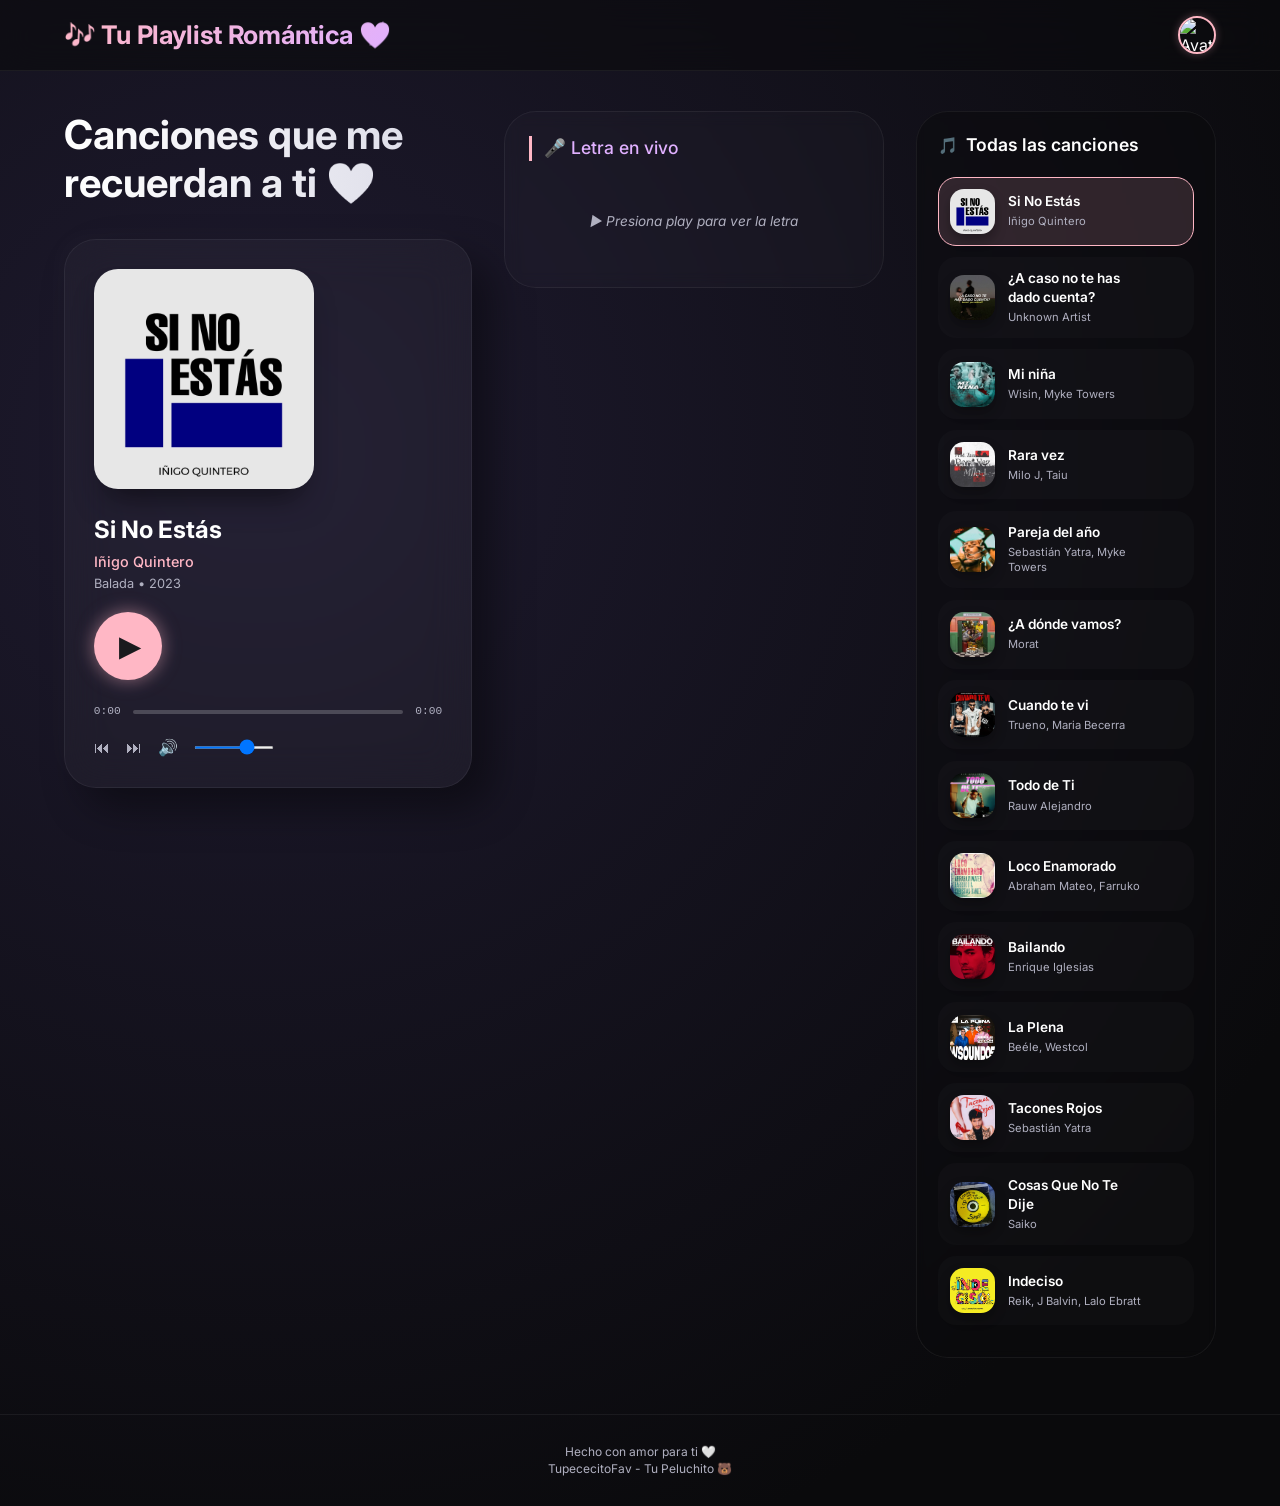
==== commit 1bcb6204: "Cambio de estilo en la web" ====
--- a/index.html
+++ b/index.html
@@ -5,715 +5,73 @@
   <meta name="viewport" content="width=device-width, initial-scale=1.0">
   <title>Canciones que me recuerdan a ti 💖</title>
   <link rel="stylesheet" href="style.css">
-  <script src="script.js"></script>
 </head>
 <body>
 
-  <header>
-    🎶 Canciones que me recuerdan a ti 🤍
+  <!-- HEADER SIMPLE (sin menú innecesario) -->
+  <header class="simple-header">
+    <div class="logo">🎶 Tu Playlist Romántica 💖</div>
+    <div class="nav-right">
+      <img src="https://via.placeholder.com/38x38" alt="Avatar" class="avatar">
+    </div>
   </header>
 
-  <main>
+  <!-- LAYOUT PRINCIPAL (3 columnas) -->
+  <div class="main-layout">
+    
+    <!-- COLUMNA IZQUIERDA: Reproductor -->
+    <div class="left-column">
+      <h1 class="hero-title">Canciones que me recuerdan a ti 🤍</h1>
+      
+      <div class="player-card">
+        <img id="currentCover" src="Fotos/1200x1200bf-60.jpg" alt="Portada" class="player-cover">
+        <div class="player-info">
+          <h2 id="currentSong">Si No Estás</h2>
+          <p class="artist" id="currentArtist">Iñigo Quintero</p>
+          <p class="album" id="currentAlbum">Balada • 2023</p>
+        </div>
+        
+        <button class="play-btn" id="playPauseBtn">
+          <span class="play-icon">▶</span>
+        </button>
+        
+        <div class="progress-container">
+          <span class="time" id="currentTime">0:00</span>
+          <div class="progress-bar" id="progressBar">
+            <div class="progress-fill" id="progressFill"></div>
+          </div>
+          <span class="time" id="duration">0:00</span>
+        </div>
+        
+        <div class="controls">
+          <span class="control-icon" id="prevBtn">⏮</span>
+          <span class="control-icon" id="nextBtn">⏭</span>
+          <span class="control-icon" id="volumeIcon">🔊</span>
+          <input type="range" id="volumeSlider" class="volume-slider" min="0" max="1" step="0.01" value="0.7">
+        </div>
+      </div>
+    </div>
 
-    <section>
-          <!-- Imagen de portada -->
-  <img src="Fotos/1200x1200bf-60.jpg" alt="Si No Estás – Iñigo Quintero" class="cover">
-  <h2>Si No Estás – Iñigo Quintero</h2>
-  <p>
-    Quiero ver tu otra mitad,<br>
-    alejarme de esta ciudad,<br>
-    y contagiarme de tu forma de pensar.<br>
-    Miro al cielo al recordar,<br>
-    me doy cuenta otra vez más<br>
-    que no hay momento que pase sin dejarte de pensar.
-  </p>
-  <audio controls src="Canciones/Si No Estás – Iñigo Quintero.m4a"></audio>
-</section>
+    <!-- COLUMNA CENTRAL: Letras -->
+    <div class="lyrics-column">
+      <div class="lyrics-title">🎤 Letra en vivo</div>
+      <div id="lyricsContainer" class="lyrics-container">
+        <div class="lyrics-placeholder">▶ Presiona play para ver la letra</div>
+      </div>
+    </div>
 
-
-    <section>
-          <!-- Imagen de portada -->
-  <img src="Fotos/maxresdefault.jpg" alt="Si No Estás – Iñigo Quintero" class="cover">
-  <h2>¿A caso no te has dado cuenta?</h2>
-  <p>
-    ¿A caso no te has dado cuenta?<br>
-    De lo bien que me complementas<br>
-    Si quieres te invito un helado y te explico lo chido que haces que me sienta<br>
-    Contigo estoy high sin avión<br>
-    Me haces perder la razón<br>
-    Estoy todo el día pensándote con mariposas en el corazón<br>
-    Y tú (y tú-uh)<br>
-    Me pones todo de cabeza<br>
-    Tú (y tú-uh)<br>
-    Eras esa última pieza<br>
-    Tú (tú-uh)<br>
-    Eres tan diferente<br>
-    Y no hay nadie que me vuele así la mente como lo haces tú
-  </p>
-  <audio controls src="Canciones/_¿Acaso_no_te_has_dado_cuenta_de_lo_bien_que_me_complementas_Letra (mp3cut.net).m4a"></audio>
-</section>
-
-
-   <section>
-          <!-- Imagen de portada -->
-  <img src="Fotos/OIP (3).webp" alt="Si No Estás – Iñigo Quintero" class="cover">
-  <h2>Mi niña</h2>
-  <p>
-    Yo quiero viajar el mundo contigo de compañía (tú sabe' ya)<br>
-    Ninguna mujer me comprendía<br>
-    Cierra los ojos y dime en qué lugar es que estaría (ajá)<br>
-    Que voy a pedir una estadía<br>
-    A ella le cogen cosa' porque está conmigo<br>
-    El que te falte el respeto se convierte en mi enemigo<br>
-    Hay muchas envidiosa', dicen que es prohibido<br>
-    Siempre está en mi mente, yo nunca la olvido<br>
-    Porque es mi niña (oh-oh-oh-oh)
-  </p>
-  <audio controls src="Canciones/Wisin,_Myke_Towers,_Los_Legendarios_Mi_Niña_Letra_Lyrics (mp3cut.net).m4a"></audio>
-</section>
-
-
-    <section>
-          <!-- Imagen de portada -->
-  <img src="Fotos/OIP (4).webp" alt="Si No Estás – Iñigo Quintero" class="cover">
-  <h2>Rara vez – Milo J</h2>
-  <p>
-    Sos lo que me da paz<br>
-    Lo que andaba buscando<br>
-    Y esa felicidad<br>
-    Que hace que ande sonriendo<br>
-    Quiero verte feliz<br>
-    Mejor si es al lado de mí<br>
-    Love incondicional<br>
-    Como perro a su amo, te sigo amando<br>
-    Dama con fama 'e cama alta gama y corazón partido<br>
-    Fono lleno 'e fanes que llaman y solo atiende el mío<br>
-    Vamo a vernos con frío o calor, picnic, Netflix, voy en tren<br>
-    En ten o fifteen estoy, y siendo honesto, baby
-  </p>
-  <audio controls src="Canciones/Taiu, Milo j - Rara Vez (mp3cut.net).m4a"></audio>
-</section>
-
-
-   <section>
-          <!-- Imagen de portada -->
-  <img src="Fotos/OIP (5).webp" alt="Si No Estás – Iñigo Quintero" class="cover">
-  <h2>Pareja del año</h2>
-  <p>
-    Qué tan loco sería si yo fuera<br>
-    El dueño de tu corazón por solo un día<br>
-    Si nos gana la alegría, yo por fin te besaría<br>
-    ¿Qué pasaría?<br>
-    <p>Si me dieran solo veinticuatro horas, yo las aprovecho
-    Juro que yo voy a hacerte cosas que nunca te han hecho<br>
-    Ya yo me cansé de ser amigos con derecho'<br>
-    Yo tal vez no te merezco<br>
-    Pero no hay ni que decirlo<br>
-    Si nos juntamos, seríamos la pareja del siglo<br>
-    </p>
-  <audio controls src="Canciones/Sebastián_Yatra,_Myke_Towers_Pareja_del_Año_Official_Performance (mp3cut.net).m4a"></audio>
-  <audio controls src="Canciones/Sebastián_Yatra,_Myke_Towers_Pareja_del_Año_Official_Performance (mp3cut.net) (1).m4a"></audio>
-</section>
-
-
-    <section>
-          <!-- Imagen de portada -->
-  <img src="Fotos/OIP (6).webp" alt="Si No Estás – Iñigo Quintero" class="cover">
-  <h2>¿A dónde vámos? – Morat</h2>
-  <p>
-    Que siendo un extraño, te dije: "te amo"<br>
-    Te he estado buscando por más de mil años"<br>
-    Y tú respondiste: "¿a dónde vamos?"<br>
-    Contra las apuestas, aquí nos quedamos<br>
-    Viviendo de fiesta después del verano en el que respondiste<br>
-    "¿A dónde vamos?"<br>
-    Y aunque la historia no estaba prevista<br>
-    Somos la prueba de que existe amor a primera vista<br>
-    No dejo de mirarte ni un segundo<br>
-    Cuando tú estás desaparece el mundo<br>
-    Mejores noches yo no creo que existan.
-  </p>
-  <audio controls src="Canciones/Morat - A Dónde Vamos (Letra) _ Albert & Maricheli (mp3cut.net).m4a"></audio>
-</section>
-
-
-    <section>
-          <!-- Imagen de portada -->
-  <img src="Fotos/923cf890949406f52539a8ed4d16a352.1000x1000x1.png" alt="Si No Estás – Iñigo Quintero" class="cover">
-  <h2>Cuando te vi – Trueno</h2>
-  <p>
-    Aunque todavía no soy rico, te puedo dar amor como de chico<br>
-    Cosquillas en la panza, como antes del primer pico<br>
-    O poder agarrarte de la mano una tarde de verano<br>
-    Momentos que se vuelven infinitos<br>
-    Y por favor, no le pongas precio ni valor a mi honor<br>
-    Que sin idealizaciones, no hay dolor<br>
-    Y eso es bueno para mí, que no ando en busca del amor<br>
-    Ando en busca de una turra y si es de zona sur, mejor<br>
-    ¿Vos querías calle? Traje poesía callejera<br>
-    Poca plata, muchos sueños, voy a darte lo que quiera<br>
-    Estoy bajando pa tu barrio, yendo por la carretera<br>
-    Esta cara llena un estadio y yo pienso que es Bombonera<br>
-    Y si me espera, yo voy y la busco de cualquier manera<br>
-    Le dije que estoy llegando, en realidad ya estoy afuera<br>
-    Y espero que baje rápido, el tiempo me desespera<br>
-    Guacho verdadero pa la mamichula verdadera, TR1
-  </p>
-  <audio controls src="Canciones/Maria Becerra, Trueno, Big One - Cuando Te Vi _ CROSSOVER #5 (mp3cut.net).m4a"></audio>
-</section>
-
-
-    <section>
-          <!-- Imagen de portada -->
-  <img src="Fotos/OIP (7).webp" alt="Si No Estás – Iñigo Quintero" class="cover">
-  <h2>Todo de Ti – Rauw Alejandro</h2>
-  <p>
-    One, two<br>
-    One, two, three<br>
-    El viento soba tu cabello<br>
-    Uh, uh, uh, uh, uh<br>
-    Me matan esos ojos bellos<br>
-    Uh, uh, uh, uh, uh<br>
-    Me gusta tu olor, de tu piel, el color<br>
-    Y como me haces sentir<br>
-    Me gusta tu boquita, ese labial rosita<br>
-    Y cómo me besas a mí<br>
-    Contigo quiero despertar<br>
-    Hacerlo después de fumar (ey)<br>
-    Ya no tengo na' que buscar<br>
-    Algo fuera de aquí<br>
-    Tú combinas con el mar<br>
-    Ese bikini se ve fenomenal<br>
-    No hay gravedad que me pueda elevar<br>
-    Me pones mal a mí<br>
-    Aceleraste mis latidos<br>
-    Es que me gusta todo de ti<br>
-    De to'as tus partes, ¿cuál decido?<br>
-    Es que me gusta todo de ti<br>
-    Es que me gusta todo de ti<br>
-    Es que me gusta todo de ti<br>
-    Quinta Avenida, no va pa'l mall<br>
-    Ella sabe que le llego a todo en un call<br>
-    En la Raptor me gusta ponerla en Ford<br>
-    El jogger large, la camisa small<br>
-    Como la dieta keto<br>
-    Por ti me controlo y me quedo quieto<br>
-    Aunque quiero comerte to' eso completo<br>
-    De ese culo me volví un teco, eh<br>
-    Micro dosis, rola, oxy<br>
-    Besando esos labios glossy<br>
-    Ya yo le di en to'as las posi'<br>
-    Shampoo de coco<br>
-    Chanel su wallet<br>
-    Me vuelve loco desde el casco<br>
-    Hasta los pedales<br>
-    Contigo quiero despertar<br>
-    Hacerlo después de fumar<br>
-    Ya no tengo na' que buscar<br>
-    Algo fuera de aquí<br>
-    Tú combinas con el mar<br>
-    Ese bikini se ve fenomenal<br>
-    No hay gravedad que me pueda elevar<br>
-    Me pones mal a mí<br>
-    Aceleraste mis latidos<br>
-    Es que me gusta todo de ti<br>
-    De to'as tus partes, ¿cuál decido?<br>
-    Es que me gusta todo de ti<br>
-    Todo de ti, todo de ti<br>
-    Es que me gusta todo de ti<br>
-    Todo de ti, todo de ti<br>
-    Es que me gusta todo de ti<br>
-    Contigo quiero despertar<br>
-    Hacerlo después de fumar<br>
-    Ya no tengo na' que buscar<br>
-    Algo fuera de aquí<br>
-    Tú combinas con el mar<br>
-    Ese bikini se ve fenomenal<br>
-    No hay gravedad que me pueda elevar<br>
-    Me pones mal a mí
-  </p> 
-  <audio controls src="Canciones/Rauw Alejandro - Todo de Ti (Video Oficial).m4a"></audio>
-</section>
-
-
-    <section>
-          <!-- Imagen de portada -->
-  <img src="Fotos/f53f05470b4146d4a202cf5df55b4ead.1000x1000x1.png" alt="Si No Estás – Iñigo Quintero" class="cover">
-  <h2>Loco Enamorado – Abraham Mateo</h2>
-  <p>
-    Te confieso llevo un rato idealizándote<br>
-    Toda una vida yo buscándote<br>
-    No sé que hacer, te ves muy bien<br>
-    Me acercaré, eh-eh<br>
-    Te confieso que lo mío no es realmente hablar<br>
-    Soy algo tímido, como verás<br>
-    Pero, esta vez<br>
-    Me atreveré, te lo diré, eh-eh<br>
-    Ya me tienes como un loco enamorado<br>
-    Baby, la verdad es que tú me gustas demasiado<br>
-    Ven que lo demás yo te lo digo bailando<br>
-    Pégate, y-eh, y-eh (Wuh)<br>
-    Y es que ahora ya no sales de mi mente<br>
-    Ando por aquí pensando en ti frecuentemente<br>
-    ¿Será que lo que siento, tú también por mí lo sientes?<br>
-    Pégate, eh<br>
-    Sabes que soy yo, uoh<br>
-    Quien te da calor, uoh (Oh)<br>
-    Yo sé que conmigo tú la pasarás mejor (Yo)<br>
-    Sabes que soy yo, yo<br>
-    Quien te hace perder el control-trol<br>
-    Quiero bailar contigo hasta la última canción, uoh-uoh<br>
-    Si tú eres para mí, también soy para ti<br>
-    Por pasar otra noche contigo hago lo que sea, lo que sea<br>
-    Si tú eres para mí, también soy para ti<br>
-    Si te dejas llevar, yo te doy todo lo que quieras, eh<br>
-    No sé, bebé, qué es lo que tú tienes<br>
-    Que cuando tú me bailas me pones bien nervioso<br>
-    A mí, cuando te mueves así<br>
-    De manera provocativa, eso me motiva<br>
-    Bailando un reguetón de los de antes que te activa<br>
-    De esos que se bailan lento, bien pega'o<br>
-    (Díselo, Farru')<br>
-    Pero me tienes como un loco enamorado (Oh-oh-oh)<br>
-    Y la verdad es que tú me gustas demasiado (Oh-oh-oh)<br>
-    Ven que lo demás yo te lo digo bailando<br>
-    Pégate, y-eh, y-eh<br>
-    Es que ahora ya no sales de mi mente<br>
-    Ando por aquí pensando en ti frecuentemente<br>
-    ¿Será que lo que siento tú también por mí lo sientes?<br>
-    Pégate, eh (Ahora, mami)<br>
-    Sabes que soy yo, uoh<br>
-    Quien te da calor uoh<br>
-    Yo sé que conmigo tú la pasarás mejor<br>
-    Sabes que soy yo, yo<br>
-    Quien te hace perder el control-trol<br>
-    Quiero bailar contigo hasta la última canción, uoh-uoh<br>
-    Si tú eres para mí, también soy para ti<br>
-    Por pasar otra noche contigo hago lo que sea, lo que sea<br>
-    Si tú eres para mí y yo soy para ti<br>
-    Por pasar otra noche contigo hago lo que sea, yo hago lo que sea<br>
-    Tú sabes que me gustas, sabes que me encantas<br>
-    Báilalo lento, que eso a mí me mata<br>
-    Dale, mamacita, que no tengo prisa<br>
-    Hagamos de esta noche una noche infinita<br>
-    No digas que te vas, busquemos un lugar<br>
-    Que no haya nadie, solo haya oscuridad<br>
-    Y bésame lento<br>
-    Paremos el tiempo (¡Oye!)<br>
-    Tú me tienes como un loco enamorado<br>
-    Baby, la verdad que tú me gustas demasiado<br>
-    Ven que lo demás yo te lo digo bailando<br>
-    Pégate, y-eh, y-eh (Y-eh)<br>
-    Es que ahora ya no sales de mi mente (Oh-oh-oh)<br>
-    Ando por aquí pensando en ti frecuentemente (Oh-oh-oh)<br>
-    ¿Será que lo que siento por ti tú también lo sientes?<br>
-    Pégate, eh<br>
-    Sabes que soy yo, uoh<br>
-    Quien te da calor, uoh<br>
-    Yo sé que conmigo tú la pasarás mejor<br>
-    Sabes que soy yo, yo<br>
-    Quien te hace perder el control-trol<br>
-    Quiero bailar contigo hasta la última canción, uoh-uoh<br>
-    (Abraham Mateo)<br>
-    Tú me tienes como loco enamorado (Farru)<br>
-    Enamorado de ti (Abraham Mateo), ay, solo de ti<br>
-    Yo creo que quedó claro que (Christian Daniel)<br>
-    Eres para mí, también soy para ti (Worldwide)<br>
-    Hago lo que sea, lo que sea por ti (Gaby Music)
-  </p> 
-  <audio controls src="Canciones/Loco_Enamorado,_de_Abraham_Mateo_Ft_Farruko_&_Christian_Daniel_Letra.m4a"></audio>
-</section>
-
-
-   <section>
-          <!-- Imagen de portada -->
-  <img src="Fotos/R (1).png" alt="Si No Estás – Iñigo Quintero" class="cover">
-  <h2>Bailando – Enrique Iglesias</h2>
-  <p>
-    Ja, ja, ja, ja<br>
-    Enrique Iglesias<br>
-    One love, one love<br>
-    Gente de Zona<br>
-    Descemer<br>
-    Yo te miro y se me corta la respiración<br>
-    Cuando tú me miras, se me sube el corazón<br>
-    (Me palpita lento el corazón)<br>
-    Y en un silencio tu mirada dice mil palabras (uh)<br>
-    La noche en la que te suplico que no salga el sol<br>
-    Bailando (bailando)<br>
-    Bailando (bailando)<br>
-    Tu cuerpo y el mío llenando el vacío<br>
-    Subiendo y bajando (subiendo y bajando)<br>
-    Bailando (bailando)<br>
-    Bailando (bailando)<br>
-    Ese fuego por dentro me va enloqueciendo<br>
-    Me va saturando<br>
-    Con tu física y tu química, también tu anatomía<br>
-    La cerveza y el tequila, y tu boca con la mía<br>
-    Ya no puedo más (ya no puedo más)<br>
-    Ya no puedo más (ya no puedo más)<br>
-    Con esta melodía, tu color, tu fantasía<br>
-    Con tu filosofía mi cabeza está vacía<br>
-    Y ya no puedo más (ya no puedo más)<br>
-    Ya no puedo más (ya no puedo más)<br>
-    Yo quiero estar contigo<br>
-    Vivir contigo, bailar contigo<br>
-    Tener contigo una noche loca (una noche loca)<br>
-    Ay, besar tu boca (y besar tu boca)<br>
-    Yo quiero estar contigo<br>
-    Vivir contigo, bailar contigo<br>
-    Tener contigo una noche loca<br>
-    Con tremenda nota<br>
-    Oh-oh-oh-oh<br>
-    Oh-oh-oh-oh<br>
-    Oh-oh-oh-oh, oh<br>
-    Oh-oh-oh-oh<br>
-    Tú me miras y me llevas a otra dimensión<br>
-    (Estoy en otra dimensión)<br>
-    Tus latidos aceleran a mi corazón<br>
-    (Tus latidos aceleran a mi corazón)<br>
-    Qué ironía del destino no poder tocarte (¡wuh!)<br>
-    Abrazarte y sentir la magia de tu olor<br>
-    Bailando (bailando)<br>
-    Bailando (bailando)<br>
-    Tu cuerpo y el mío llenando el vacío<br>
-    Subiendo y bajando (subiendo y bajando)<br>
-    Bailando (bailando)<br>
-    Bailando (bailando)<br>
-    Ese fuego por dentro me va enloqueciendo<br>
-    Me va saturando<br>
-    Con tu física y tu química, también tu anatomía<br>
-    La cerveza y el tequila y tu boca con la mía<br>
-    Ya no puedo más (ya no puedo más)<br>
-    Ya no puedo más (ya no puedo más)<br>
-    Con esta melodía, tu color, tu fantasía<br>
-    Con tu filosofía mi cabeza está vacía<br>
-    Y ya no puedo más (ya no puedo más)<br>
-    Ya no puedo más (ya no puedo más)<br>
-    Yo quiero estar contigo<br>
-    Vivir contigo, bailar contigo<br>
-    Tener contigo una noche loca (una noche loca)<br>
-    Ay, besar tu boca (y besar tu boca)<br>
-    Yo quiero estar contigo<br>
-    Vivir contigo, bailar contigo<br>
-    Tener contigo una noche loca<br>
-    Con tremenda nota<br>
-    Oh-oh-oh-oh<br>
-    Oh-oh-oh-oh<br>
-    Oh-oh-oh-oh, oh<br>
-    Oh-oh-oh-oh<br>
-    Oh-oh-oh-oh<br>
-    Oh-oh-oh-oh<br>
-    Oh-oh-oh-oh, oh<br>
-    Oh-oh-oh-oh<br>
-    Oh-oh-oh-oh (bailando, amor)<br>
-    Oh-oh-oh-oh (bailando, amor)<br>
-    Oh-oh-oh-oh, oh<br>
-    (Es que se me va el dolor) oh-oh-oh-oh
-  </p>
-  <audio controls src="Canciones/Enrique_Iglesias_–_Bailando_Lyrics_feat_Descemer_Bueno,_Gente_De.m4a"></audio>
-</section>
-
-<section>
-          <!-- Imagen de portada -->
-  <img src="Fotos/ab67616d0000b2734740100d84f3667f1eae6870.jpeg" alt="Si No Estás – Iñigo Quintero" class="cover">
-  <h2>La Plena</h2>
-  <p>
-    O-O-Ovy On The Drums<br>
-    Eres la niña de mis ojos tú<br>
-    Eres todo lo que quiero yo<br>
-    ¿Una cerveza pa calmar la sed?, no<br>
-    Mejor ser besado por su boquita, amor<br>
-    Las tentaciones así como tú<br>
-    Merecen pecados como yo<br>
-    Ay, si tú quieres, solo da la lu' (yeh-yeh)<br>
-    Tú sabes que no vo'a a decir que no<br>
-    Ay, tienes la magia, tú sí tiene' una vainita<br>
-    Que a mí me encanta, me enloquece (alright)<br>
-    Dormir contigo fue amor a primera vista<br>
-    Cuando bailabas así<br>
-    Por el cuellito, besito y lengüita<br>
-    Sé que te encanta, te enloquece<br>
-    Sé que te encanta, te enloquece<br>
-    Y a veces<br>
-    Uh-uh-uh-uh, uh-uh, uh-uh (sé que te encanta, te enloquece)<br>
-    Uh-uh-uh-uh, uh-uh, uh-uh<br>
-    ¡La plena!<br>
-    Uh-uh-uh-uh, uh-uh, uh-uh<br>
-    Uh-uh-uh-uh (óyelo), uh-uh, uh-uh<br>
-    Oye, lo que pasa es que desde que vi tu cara<br>
-    Me enamoro de ti toda, es que tú tiene' un no sé qué<br>
-    Siento que te pasa lo mismo cuando te miro<br>
-    ¿Qué dices si nos parchamos a ver el amanecer? (¡Prr, uh!)<br>
-    Quiero hacerte todo, quiero que tú seas mi toda<br>
-    Le digo: "Sobelove", y luego viene y me lo soba (¡uah!)<br>
-    Vamo a vernos luego, si no te gusta el infierno<br>
-    ¿Pa qué vienes al diablo y lo emboba'?<br>
-    Ella, parcerita paisa; y yo, costeño coleto<br>
-    En una baldosa la aprieto<br>
-    Pa hablarte claro, cero visaje<br>
-    Se sabe que tú eres puro veneno<br>
-    Ay, tienes la magia, tú sí tiene' una vainita<br>
-    Que a mí me encanta, me enloquece<br>
-    Dormir contigo fue amor a primera vista<br>
-    Cuando bailabas así<br>
-    Por el cuellito, besito y lengüita<br>
-    Sé que te encanta, te enloquece<br>
-    Sé que te encanta, te enloquece<br>
-    Y a veces<br>
-    Uh-uh-uh-uh, uh-uh, uh-uh (sé que te encanta, te enloquece)<br>
-    Uh-uh-uh-uh, uh-uh, uh-uh (óyelo)<br>
-    ¡La plena!<br>
-    Uh-uh-uh-uh, uh-uh, uh-uh (sé que te encanta, te enloquece)<br>
-    Uh-uh-uh-uh, uh-uh, uh-uh<br>
-    Beéle (¡wuh-wuh-wuh-wuh-wuh-wuh!)<br>
-    Ovy On The Rasta Drums (lo tomo)<br>
-    W Sound<br>
-    Aye<br>
-    Alright
-  </p>
-  <audio controls src="Canciones/Beéle, Westcol, Ovy On The Drums - LA PLENA (W Sound 05).m4a"></audio>
-</section>
-
-
-    <section>
-          <!-- Imagen de portada -->
-  <img src="Fotos/OIP (8).webp" alt="Si No Estás – Iñigo Quintero" class="cover">
-  <h2>Tacones Rojos – Sebastián Yatra</h2>
-  <p>
-    Es una voz<br>
-    Hay un rayo de luz<br>
-    Que entró por mi ventana<br>
-    Y me ha devuelto las ganas<br>
-    Me quita el dolor<br>
-    Tu amor es uno de esos<br>
-    Que te cambian con un beso<br>
-    Y te pone a volar<br>
-    Mi pedazo de sol<br>
-    La niña de mis ojos<br>
-    Tenía una colección<br>
-    De corazones rotos<br>
-    Mi pedazo de sol<br>
-    La niña de mis ojos<br>
-    La que baila reguetón<br>
-    Con tacones rojos<br>
-    Y me pone a volar<br>
-    La que me hace llorar<br>
-    La que me hace sufrir<br>
-    Pero no paro de amar<br>
-    Porque me hizo sentir<br>
-    Que gané la lotería<br>
-    Antes de ella no sabía que alguien podía amarme así<br>
-    El día que te conocí, lo sentí, me dejé llevar<br>
-    Me morí y reviví en el mismo bar<br>
-    Solo entraba para emborracharme, ey<br>
-    No esperaba enamorarme de ti<br>
-    Ni tú de mí, pasó así<br>
-    Y así empezó nuestra historia, no falla mi memoria<br>
-    Yo te dije: "baby, ¿qué haces tú por aquí?"<br>
-    Así empezó nuestra historia y te llevé pa Colombia<br>
-    Mi pedazo de sol<br>
-    La niña de mis ojos<br>
-    Tiene una colección<br>
-    De corazones rotos<br>
-    Mi pedazo de sol<br>
-    La niña de mis ojos<br>
-    La que baila reguetón<br>
-    Con tacones rojos<br>
-    Y me pone a volar<br>
-    La que me hace llorar<br>
-    La que me hace sufrir<br>
-    Pero no paro de amar<br>
-    Porque me hizo sentir<br>
-    Que gané la lotería<br>
-    Antes de ella no sabía que alguien podía amarme así, yeah<br>
-    Cuidadoso entra en tu ventana (yeah, yeah)<br>
-    Cuidadoso empezó a hablar (yeah)<br>
-    Mi pedazo de sol<br>
-    La niña de mis ojos<br>
-    Tenía una colección<br>
-    De corazones rotos<br>
-    Mi pedazo de sol<br>
-    La niña de mis ojos<br>
-    La que baila reguetón<br>
-    Con tacones rojos<br>
-    Y me pone a volar<br>
-    La que me hace llorar<br>
-    La que me hace sufrir<br>
-    Pero no paro de amar<br>
-    Porque me hizo sentir<br>
-    Que gané la lotería<br>
-    Antes de ella no sabía que alguien podía amarme así
-  </p>
-  <audio controls src="Canciones/Sebastián Yatra - Tacones Rojos (Official Video) (1).m4a"></audio>
-</section>
-
-
-    <section>
-          <!-- Imagen de portada -->
-  <img src="Fotos/ab67616d0000b273fb045f7dda9773e266437bc6.jpeg" alt="Si No Estás – Iñigo Quintero" class="cover">
-  <h2>Cosas Que No Te Dije</h2>
-  <p>
-    Yeah, yeah<br>
-    Oye, dime, Saiko<br>
-    Dime si te gustaría<br>
-    Vamos a escribir nuestras iniciales juntas, eh<br>
-    La verdad que tú me gusta'<br>
-    En invierno y en verano y<br>
-    Si te hago la pregunta<br>
-    El horóscopo dice que somos compatible'<br>
-    Y eso que yo no creía<br>
-    Pero habrá que hacerle caso<br>
-    Y yo te aviso, como subas otra foto en la playa, te caso<br>
-    Mami, dime si te gusto solo por si acaso<br>
-    Que de tanto perder, le perdí el miedo al fracaso y (je)<br>
-    Estoy pensando si decirte que me gustas tanto<br>
-    Que me gustas tanto<br>
-    Que yo te quiero dormida en la cama con mi hoodie<br>
-    Dime si te gustaría, quiero ser todos tus hobbie', mami (mami)<br>
-    Solo una cosa te pediría, que si te doy mi corazón<br>
-    Me lo cuides todos los día'<br>
-    Necesito algo que no sea temporal<br>
-    Alguien para presumir<br>
-    Cuando te lleve a comer con mi familia en Navidad (je)<br>
-    No sé si me entiende'<br>
-    Que yo sé que tienes más pretendiente'<br>
-    Pero no tienen nada que ofrecerte<br>
-    Quizá alguno te compre ropa de marca<br>
-    Pero tú prefieres ponerte la mía, por suerte<br>
-    Y cada vez que coinciden las mirada'<br>
-    Pienso en si tú sientes lo mismo, pero tampoco me dices nada<br>
-    Y cuando te va'<br>
-    Siempre me giro, por si esta vez me decido<br>
-    Que yo te quiero dormida en la cama con mi hoodie<br>
-    Dime si te gustaría, quiero ser todos tus hobbie', mami (mami)<br>
-    Solo una cosa te pediría, que si te doy mi corazón<br>
-    Me lo cuides todos los día'<br>
-    Solo imagina<br>
-    Mami, dime si te gusto para ser tú y yo y ya<br>
-    Tú y yo y nadie más<br>
-    Hay cosas que no te dije aquella noche, pero creo que<br>
-    En mi tablero falta reina, no tengo castillo<br>
-    Pero puedes quedarte en mi casa cuando quiera'<br>
-    Solo júrame que tú no serás pasajera<br>
-    Y antes de que te fueras<br>
-    Te dije: "tú solo confía"<br>
-    Yo también tengo miedo<br>
-    De estrellarme si acelero<br>
-    Pero contigo no freno<br>
-    Que yo te quiero dormida en la cama con mi hoodie<br>
-    Dime si te gustaría, quiero ser todos tus hobbie', mami (mami)<br>
-    Solo una cosa te pediría, que si te doy mi corazón<br>
-    Me lo cuides todos los día'<br>
-    Bebé<br>
-    Es que las palabras no vienen easy pa' ti<br>
-    Quiero saber si tú piensa' en mí<br>
-    ¿Cómo te hago ver que esto no es easy?<br>
-    Mami, mami
-  </p> 
-  <audio controls src="Canciones/Saiko - COSAS QUE NO TE DIJE (Official Video).m4a"></audio>
-</section>
-
-
-    <section>
-          <!-- Imagen de portada -->
-  <img src="Fotos/R (3).jpeg" alt="Si No Estás – Iñigo Quintero" class="cover">
-  <h2>Indeciso – Reik, J Balvin & Lalo Ebratt</h2>
-  <p>
-    J Balvin, man<br>
-    Lalo Ebratt (Su movimiento me tiene indeciso)<br>
-    Reik<br>
-    Lego<br>
-    Siempre que ella baila así<br>
-    A mí me daña la cabeza<br>
-    El día que la conocí<br>
-    Tomaba tequila y cerveza<br>
-    Y ahora yo me la pasó buscando<br>
-    Una razón pa' verte bailando<br>
-    Me robó el corazón sin permiso<br>
-    Su movimiento me tiene indeciso<br>
-    Siempre que ella baila así<br>
-    A mí me daña la cabeza<br>
-    El día que la conocí<br>
-    Tomaba tequila y cerveza<br>
-    Y ahora yo me la pasó buscando<br>
-    Una razón pa' verte bailando<br>
-    Me robó el corazón sin permiso<br>
-    Su movimiento me tiene indeciso<br>
-    Por esas caderas yo estoy indeciso<br>
-    Su movimiento me tiene indeciso<br>
-    De todita las relaciones<br>
-    Contigo nunca hago excepciones<br>
-    Pero hay alguien que está en esta fiesta<br>
-    ¿Cuánto me cuesta verla otra vez?<br>
-    Tú eres mi Dua Lipa<br>
-    Suelta, mami tú sabes<br>
-    Que estás bien rica<br>
-    Dándole hasta abajo<br>
-    Ella no se quita<br>
-    Perfume de Chanel<br>
-    Ella rompe con su Flex<br>
-    Y le da<br>
-    A ella le gusta que la miren<br>
-    Parece modelo de cine<br>
-    Ella lo sabe y yo me le acerqué<br>
-    Porque sabe que estamos PPP<br>
-    A ella le gusta que la miren<br>
-    Parece modelo de cine<br>
-    Ella lo sabe y yo me le acerqué<br>
-    Porque sabe que estamos PPP<br>
-    Yeh yeh yeh<br>
-    Siempre que ella baila así<br>
-    A mí me daña la cabeza<br>
-    El día que la conocí<br>
-    Tomaba tequila y cerveza<br>
-    Y ahora yo me la pasó buscando<br>
-    Una razón pa' verte bailando<br>
-    Me robó el corazón sin permiso<br>
-    Su movimiento me tiene indeciso<br>
-    Por esas caderas yo estoy indeciso<br>
-    Su movimiento me tiene indeciso<br>
-    Por esas caderas yo estoy indeciso<br>
-    Su movimiento me tiene indeciso<br>
-    Esa mirada me cautiva<br>
-    Motiva, activa, acida que hace mal<br>
-    Manda razones con tu amiga<br>
-    Ya vi tu llamada perdida<br>
-    Victoria, ella no es un secreto<br>
-    Que tú a mí me gustas<br>
-    Que yo te comprendo<br>
-    Dolce tu gafas, Gabbana so sexy<br>
-    Chanel tu perfume (Tú siempre estás trending)<br>
-    Sofía, tú no le digas a Lucia<br>
-    Que la otra noche yo estuve viendo a María<br>
-    No confía ni en su mejor amiga<br>
-    Nadie me baila como ella me bailaría<br>
-    Siempre que ella baila así<br>
-    A mí me daña la cabeza<br>
-    El día que la conocí<br>
-    Tomaba tequila y cerveza<br>
-    Y ahora yo me la pasó buscando<br>
-    Una razón pa' verte bailando<br>
-    Me robó el corazón sin permiso<br>
-    Su movimiento me tiene indeciso<br>
-    Nunca bajamos los niveles<br>
-    Por esas caderas yo estoy indeciso (Mango)<br>
-    (Trapical Minds) Su movimiento me tiene indeciso<br>
-    Dos mil treinta y pico<br>
-    J Balvin, man<br>
-    L-A-L-O Lalo Ebratt<br>
-    Vomitando flow now (Joex)<br>
-    Su movimiento me tiene indeciso<br>
-    El negocio socio, ah
-  </p>
-  <audio controls src="Canciones/Reik, J Balvin, Lalo Ebratt - Indeciso (Letra).m4a"></audio>
-</section>
-
-  </main>
+    <!-- COLUMNA DERECHA: Lista de canciones -->
+    <div class="sidebar">
+      <h3>Todas las canciones</h3>
+      <div id="snippetsList"></div>
+    </div>
+  </div>
 
   <footer>
-    Hecho con amor para ti 🤍<p>TupececitoFav - Tu Peluchito🐻</p>
+    Hecho con amor para ti 🤍<br>TupececitoFav - Tu Peluchito 🐻
   </footer>
 
+  <audio id="audioPlayer"></audio>
+  <script src="script.js"></script>
 </body>
-</html>
+</html>
--- a/style.css
+++ b/style.css
@@ -1,162 +1,397 @@
-@import url('https://fonts.googleapis.com/css2?family=Playfair+Display:wght@600&family=Quicksand:wght@400;500&display=swap');
-
-:root {
-  --rosa: #f7cad0;
-  --rosa-oscuro: #e6a1b0;
-  --negro: #1b1b1b;
-  --blanco: #fffafc;
-}
-
-body {
+/* ========== IMPORTS & RESET ========== */
+@import url('https://fonts.googleapis.com/css2?family=Inter:opsz,wght@14..32,300;14..32,400;14..32,500;14..32,600;14..32,700&display=swap');
+
+* {
   margin: 0;
   padding: 0;
-  background: linear-gradient(180deg, var(--rosa) 0%, var(--blanco) 100%);
-  font-family: 'Quicksand', sans-serif;
-  color: var(--negro);
-  line-height: 1.6;
-  overflow-x: hidden;
-  animation: fadeIn 1.2s ease-in;
-}
-
-header {
+  box-sizing: border-box;
+}
+
+/* ========== VARIABLES ========== */
+:root {
+  --bg-dark: #0c0c0e;
+  --bg-gradient: radial-gradient(circle at 20% 30%, #1e1a2f, #0a0a0c 80%);
+  --glass-bg: rgba(255, 255, 255, 0.03);
+  --glass-border: rgba(255, 255, 255, 0.06);
+  --glass-shadow: 20px 20px 40px rgba(0, 0, 0, 0.4), -8px -8px 20px rgba(255, 255, 255, 0.02);
+  --accent-rose: #ffb7c5;
+  --accent-lavender: #e0b0ff;
+  --accent-peach: #ffd6b0;
+  --text-main: #ffffff;
+  --text-dim: #b0b0c0;
+  --text-soft: #d9d9e6;
+  --glow-rose: 0 0 18px rgba(255, 183, 197, 0.5);
+  --glow-lavender: 0 0 18px rgba(224, 176, 255, 0.4);
+  --card-radius: 32px;
+  --element-radius: 24px;
+}
+
+body {
+  font-family: 'Inter', sans-serif;
+  background: var(--bg-dark);
+  background-image: var(--bg-gradient);
+  color: var(--text-main);
+  min-height: 100vh;
+  line-height: 1.4;
+}
+
+/* ========== SCROLLBAR ========== */
+::-webkit-scrollbar {
+  width: 6px;
+}
+::-webkit-scrollbar-track {
+  background: rgba(255, 255, 255, 0.02);
+  border-radius: 10px;
+}
+::-webkit-scrollbar-thumb {
+  background: var(--accent-rose);
+  border-radius: 10px;
+}
+
+/* ========== HEADER SIMPLE ========== */
+.simple-header {
+  display: flex;
+  justify-content: space-between;
+  align-items: center;
+  padding: 1rem 5%;
+  background: rgba(12, 12, 14, 0.65);
+  backdrop-filter: blur(16px);
+  border-bottom: 1px solid var(--glass-border);
+  position: sticky;
+  top: 0;
+  z-index: 100;
+}
+
+.logo {
+  font-size: 1.6rem;
+  font-weight: 700;
+  background: linear-gradient(135deg, var(--accent-rose), var(--accent-lavender));
+  -webkit-background-clip: text;
+  background-clip: text;
+  color: transparent;
+  letter-spacing: -0.3px;
+}
+
+.nav-right {
+  display: flex;
+  align-items: center;
+  gap: 1.2rem;
+}
+
+.avatar {
+  width: 38px;
+  height: 38px;
+  border-radius: 50%;
+  border: 2px solid var(--accent-rose);
+  object-fit: cover;
+  box-shadow: 0 0 8px rgba(255, 183, 197, 0.3);
+}
+
+/* ========== LAYOUT PRINCIPAL (3 COLUMNAS) ========== */
+.main-layout {
+  display: grid;
+  grid-template-columns: 1fr 380px 300px;
+  gap: 2rem;
+  padding: 2.5rem 5%;
+  max-width: 1600px;
+  margin: 0 auto;
+}
+
+/* ========== COLUMNA IZQUIERDA ========== */
+.hero-title {
+  font-size: 2.5rem;
+  font-weight: 700;
+  line-height: 1.2;
+  margin-bottom: 2rem;
+  background: linear-gradient(to right, #fff, var(--text-soft));
+  -webkit-background-clip: text;
+  background-clip: text;
+  color: transparent;
+}
+
+.player-card {
+  background: var(--glass-bg);
+  backdrop-filter: blur(20px);
+  border: 1px solid var(--glass-border);
+  border-radius: var(--card-radius);
+  padding: 1.8rem;
+  box-shadow: var(--glass-shadow);
+  transition: transform 0.2s ease;
+}
+
+.player-card:hover {
+  transform: translateY(-3px);
+}
+
+.player-cover {
+  width: 100%;
+  max-width: 220px;
+  aspect-ratio: 1 / 1;
+  border-radius: var(--element-radius);
+  object-fit: cover;
+  box-shadow: 0 20px 30px -12px rgba(0, 0, 0, 0.5);
+  margin-bottom: 1.2rem;
+}
+
+.player-info h2 {
+  font-size: 1.5rem;
+  font-weight: 700;
+  margin-bottom: 0.3rem;
+}
+
+.player-info .artist {
+  color: var(--accent-rose);
+  font-weight: 500;
+  margin-bottom: 0.2rem;
+  font-size: 0.9rem;
+}
+
+.player-info .album {
+  color: var(--text-dim);
+  font-size: 0.8rem;
+  margin-bottom: 1.2rem;
+}
+
+.play-btn {
+  width: 68px;
+  height: 68px;
+  border-radius: 50%;
+  background: var(--accent-rose);
+  border: none;
+  cursor: pointer;
+  box-shadow: var(--glow-rose);
+  display: flex;
+  align-items: center;
+  justify-content: center;
+  transition: all 0.25s ease;
+  margin: 1rem 0 1.5rem 0;
+}
+
+.play-btn:hover {
+  transform: scale(1.08);
+  box-shadow: 0 0 28px rgba(255, 183, 197, 0.7);
+}
+
+.play-icon {
+  font-size: 1.8rem;
+  margin-left: 4px;
+  color: #1a1a1e;
+}
+
+.progress-container {
+  display: flex;
+  align-items: center;
+  gap: 0.8rem;
+  margin-top: 0.5rem;
+}
+
+.time {
+  font-size: 0.7rem;
+  color: var(--text-dim);
+  font-family: monospace;
+}
+
+.progress-bar {
+  flex: 1;
+  height: 4px;
+  background: rgba(255, 255, 255, 0.2);
+  border-radius: 10px;
+  overflow: hidden;
+  cursor: pointer;
+}
+
+.progress-fill {
+  width: 0%;
+  height: 100%;
+  background: var(--accent-rose);
+  border-radius: 10px;
+  transition: width 0.1s linear;
+}
+
+.controls {
+  display: flex;
+  align-items: center;
+  gap: 1rem;
+  margin-top: 1rem;
+}
+
+.control-icon {
+  font-size: 1rem;
+  color: var(--text-dim);
+  cursor: pointer;
+  transition: 0.2s;
+}
+
+.control-icon:hover {
+  color: var(--accent-rose);
+}
+
+.volume-slider {
+  width: 80px;
+  height: 3px;
+  background: rgba(255,255,255,0.2);
+  border-radius: 5px;
+  cursor: pointer;
+}
+
+/* ========== COLUMNA CENTRAL (LETRAS) ========== */
+.lyrics-column {
+  background: rgba(255, 255, 255, 0.02);
+  border-radius: var(--card-radius);
+  padding: 1.5rem;
+  backdrop-filter: blur(8px);
+  border: 1px solid var(--glass-border);
+  height: fit-content;
+  max-height: 620px;
+  overflow-y: auto;
+}
+
+.lyrics-title {
+  font-size: 1.1rem;
+  font-weight: 500;
+  margin-bottom: 1.2rem;
+  color: var(--accent-lavender);
+  border-left: 3px solid var(--accent-rose);
+  padding-left: 12px;
+}
+
+.lyric-line {
+  font-size: 0.95rem;
+  color: var(--text-dim);
+  margin: 0.8rem 0;
+  transition: all 0.3s ease;
+  line-height: 1.5;
+}
+
+.lyric-line.active-chorus {
+  color: var(--accent-rose);
+  font-weight: 600;
+  text-shadow: 0 0 6px rgba(255, 183, 197, 0.4);
+  font-size: 1.05rem;
+  transform: translateX(4px);
+}
+
+.lyrics-placeholder {
+  color: var(--text-dim);
   text-align: center;
-  background: var(--negro);
-  color: var(--rosa);
-  padding: 30px 20px;
-  font-size: 2em;
-  letter-spacing: 1px;
-  font-family: 'Playfair Display', serif;
-  border-bottom: 4px solid var(--rosa);
-  text-shadow: 1px 1px 4px rgba(0,0,0,0.3);
-  animation: slideDown 1s ease;
-}
-
-main {
-  padding: 25px;
-  max-width: 800px;
-  margin: auto;
-}
-
-section {
-  background: var(--blanco);
-  margin-bottom: 25px;
+  padding: 2rem;
+  font-style: italic;
+  font-size: 0.85rem;
+}
+
+/* ========== COLUMNA DERECHA ========== */
+.sidebar {
+  background: rgba(10, 10, 12, 0.5);
+  border-radius: var(--card-radius);
+  padding: 1.3rem;
+  backdrop-filter: blur(4px);
+  border: 1px solid var(--glass-border);
+}
+
+.sidebar h3 {
+  font-size: 1.1rem;
+  font-weight: 600;
+  margin-bottom: 1.2rem;
+  display: flex;
+  align-items: center;
+  gap: 8px;
+}
+
+.sidebar h3:before {
+  content: "🎵";
+  font-size: 1rem;
+}
+
+.snippet-card {
+  display: flex;
+  align-items: center;
+  gap: 0.8rem;
+  padding: 0.7rem;
   border-radius: 18px;
-  box-shadow: 0 6px 20px rgba(0,0,0,0.08);
-  padding: 25px;
-  transition: transform 0.3s ease, box-shadow 0.3s ease;
-  border-left: 6px solid var(--rosa-oscuro);
-  animation: fadeUp 0.9s ease both;
-}
-
-section:hover {
-  transform: translateY(-5px);
-  box-shadow: 0 10px 25px rgba(0,0,0,0.15);
-}
-
-h2 {
-  color: var(--negro);
-  margin-top: 0;
-  font-size: 1.5em;
-  text-align: center;
-  font-family: 'Playfair Display', serif;
-  position: relative;
-}
-
-h2::after {
-  content: "";
-  display: block;
-  width: 50px;
-  height: 3px;
-  background: var(--rosa);
-  margin: 10px auto 0;
-  border-radius: 5px;
-}
-
-/* ✍️ Efecto de escritura */
-.typing {
-  border-right: 2px solid var(--rosa-oscuro);
-  white-space: pre-wrap;
-  overflow: hidden;
-  display: inline-block;
-  animation: blink 0.8s step-end infinite;
-}
-
-@keyframes blink {
-  50% { border-color: transparent; }
-}
-
-audio {
-  width: 100%;
-  margin-top: 15px;
-  border-radius: 8px;
-  outline: none;
-  accent-color: var(--rosa-oscuro);
-}
-
+  background: rgba(255, 255, 255, 0.02);
+  margin-bottom: 0.7rem;
+  cursor: pointer;
+  transition: all 0.2s ease;
+  border: 1px solid transparent;
+}
+
+.snippet-card:hover {
+  background: rgba(255, 183, 197, 0.08);
+  border-color: rgba(255, 183, 197, 0.3);
+  transform: translateX(4px);
+}
+
+.snippet-card.active-snippet {
+  background: rgba(255, 183, 197, 0.15);
+  border-color: var(--accent-rose);
+}
+
+.snippet-img {
+  width: 45px;
+  height: 45px;
+  border-radius: 14px;
+  object-fit: cover;
+  box-shadow: 0 6px 12px rgba(0, 0, 0, 0.3);
+}
+
+.snippet-info h4 {
+  font-size: 0.85rem;
+  font-weight: 600;
+  margin-bottom: 3px;
+}
+
+.snippet-info p {
+  font-size: 0.7rem;
+  color: var(--text-dim);
+}
+
+.mini-play {
+  margin-left: auto;
+  width: 24px;
+  height: 24px;
+  border-radius: 50%;
+  background: var(--accent-rose);
+  display: flex;
+  align-items: center;
+  justify-content: center;
+  font-size: 10px;
+  color: #1a1a1e;
+  opacity: 0;
+  transition: 0.2s;
+}
+
+.snippet-card:hover .mini-play {
+  opacity: 1;
+}
+
+/* ========== FOOTER ========== */
 footer {
   text-align: center;
-  padding: 20px;
-  font-size: 0.9em;
-  color: var(--rosa);
-  background: var(--negro);
-  font-style: italic;
-  border-top: 3px solid var(--rosa);
-}
-
-/* 🌟 Animaciones generales */
-@keyframes fadeIn {
-  from { opacity: 0; }
-  to { opacity: 1; }
-}
-
-@keyframes slideDown {
-  from { transform: translateY(-40px); opacity: 0; }
-  to { transform: translateY(0); opacity: 1; }
-}
-
-@keyframes fadeUp {
-  from { opacity: 0; transform: translateY(40px); }
-  to { opacity: 1; transform: translateY(0); }
-}
-
-/* 📱 Adaptación móvil */
-@media (max-width: 600px) {
-  header {
-    font-size: 1.6em;
-    padding: 20px;
+  padding: 1.8rem 5%;
+  margin-top: 1rem;
+  border-top: 1px solid var(--glass-border);
+  font-size: 0.75rem;
+  color: var(--text-dim);
+}
+
+/* ========== RESPONSIVE ========== */
+@media (max-width: 1100px) {
+  .main-layout {
+    grid-template-columns: 1fr 320px;
+    gap: 1.5rem;
   }
-
-  section {
-    padding: 18px;
+  .lyrics-column {
+    grid-column: 1 / -1;
+    order: 3;
+    max-height: 280px;
   }
-
-  h2 {
-    font-size: 1.3em;
+}
+
+@media (max-width: 800px) {
+  .main-layout {
+    grid-template-columns: 1fr;
   }
-
-  p {
-    font-size: 1em;
+  .hero-title {
+    font-size: 1.8rem;
   }
-}
-
-p::after {
-  content: '|';
-  display: inline-block;
-  opacity: 1;
-  animation: blink 0.7s infinite;
-  color: #e6a1b0;
-}
-
-@keyframes blink {
-  0%, 100% { opacity: 0; }
-  50% { opacity: 1; }
-}
-
-.cover {
-  width: 100%;         /* Se adapta al ancho del contenedor */
-  max-width: 300px;    /* Tamaño máximo */
-  display: block;      /* Evita que se alinee a la izquierda o derecha */
-  margin: 15px auto;   /* Centra la imagen */
-  border-radius: 10px; /* Bordes redondeados */
-  box-shadow: 0 4px 10px rgba(0,0,0,0.2);
-}
+}
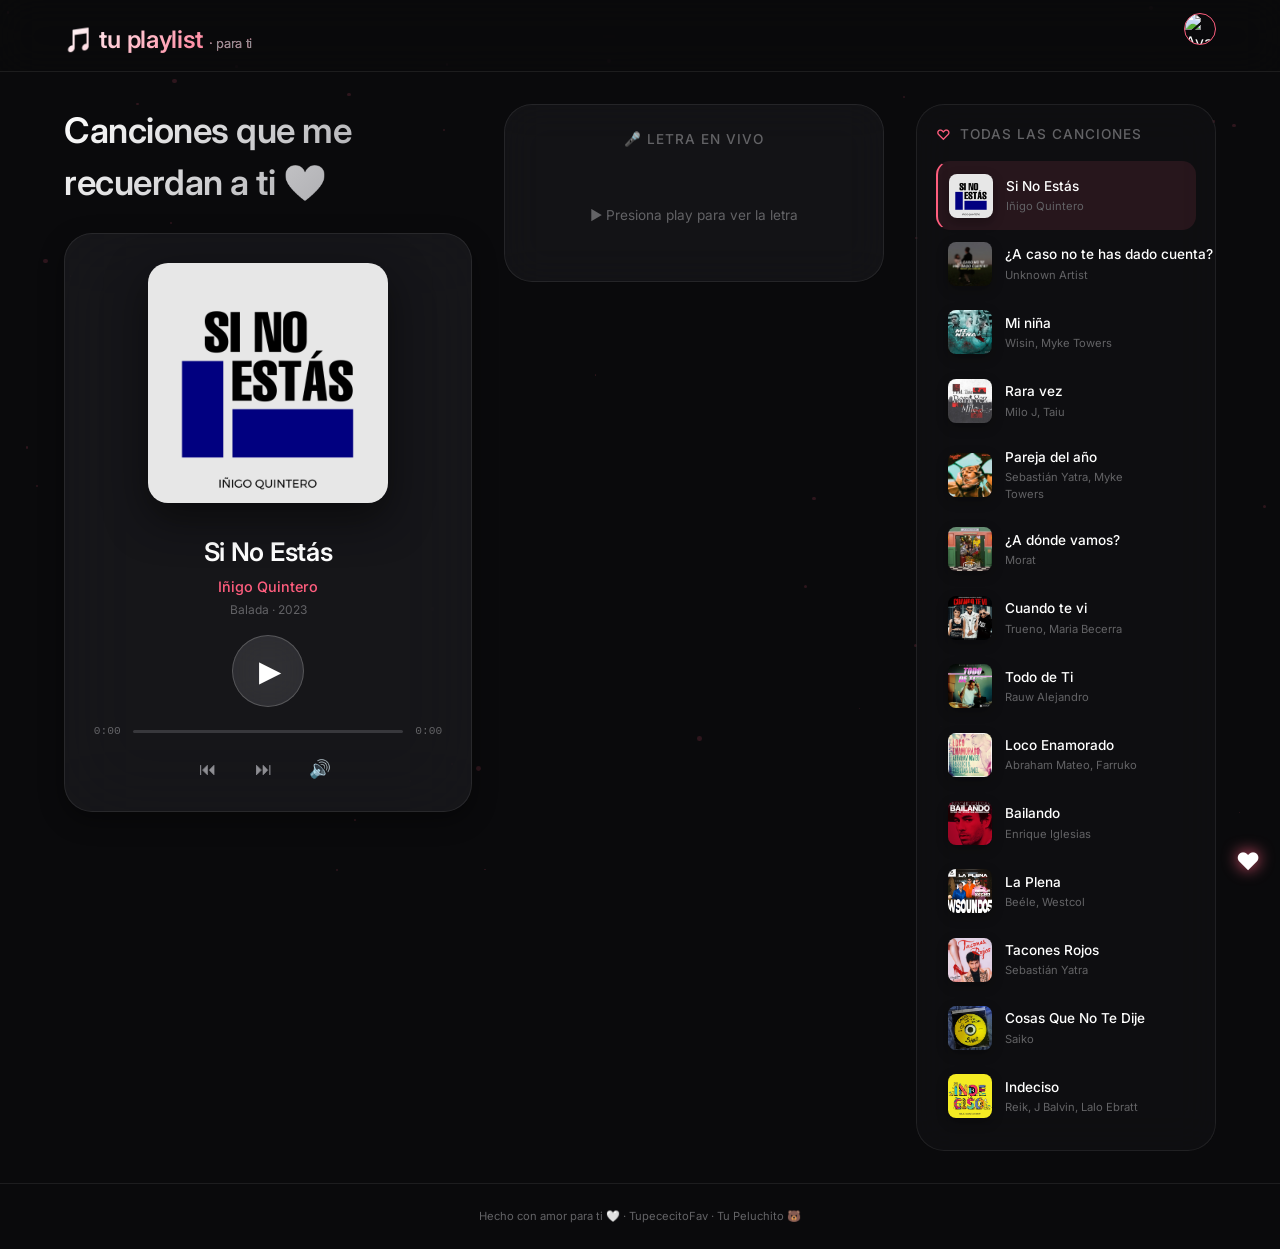
==== commit 93e64336: "Estilo Apple" ====
--- a/index.html
+++ b/index.html
@@ -2,33 +2,42 @@
 <html lang="es">
 <head>
   <meta charset="UTF-8">
-  <meta name="viewport" content="width=device-width, initial-scale=1.0">
-  <title>Canciones que me recuerdan a ti 💖</title>
+  <meta name="viewport" content="width=device-width, initial-scale=1.0, viewport-fit=cover">
+  <title>Canciones que me recuerdan a ti 💖 | Apple Style</title>
   <link rel="stylesheet" href="style.css">
 </head>
 <body>
 
-  <!-- HEADER SIMPLE (sin menú innecesario) -->
-  <header class="simple-header">
-    <div class="logo">🎶 Tu Playlist Romántica 💖</div>
-    <div class="nav-right">
-      <img src="https://via.placeholder.com/38x38" alt="Avatar" class="avatar">
+  <!-- PARTICLE BACKGROUND -->
+  <div class="particle-bg" id="particleBg"></div>
+
+  <!-- HEADER FLOTANTE -->
+  <header class="app-header" id="appHeader">
+    <div class="header-content">
+      <div class="logo">
+        🎵 tu playlist <span>· para ti</span>
+      </div>
+      <div class="header-right">
+        <img src="https://ui-avatars.com/api/?background=ff5e7e&color=fff&rounded=true&bold=true&size=32&name=❤️" alt="Avatar" class="avatar">
+      </div>
     </div>
   </header>
 
-  <!-- LAYOUT PRINCIPAL (3 columnas) -->
+  <!-- LAYOUT PRINCIPAL -->
   <div class="main-layout">
     
-    <!-- COLUMNA IZQUIERDA: Reproductor -->
+    <!-- COLUMNA IZQUIERDA: REPRODUCTOR -->
     <div class="left-column">
-      <h1 class="hero-title">Canciones que me recuerdan a ti 🤍</h1>
+      <h1 class="hero-title">Canciones que me<br>recuerdan a ti 🤍</h1>
       
       <div class="player-card">
-        <img id="currentCover" src="Fotos/1200x1200bf-60.jpg" alt="Portada" class="player-cover">
+        <div class="player-cover-wrapper">
+          <img id="currentCover" src="Fotos/1200x1200bf-60.jpg" alt="Portada" class="player-cover">
+        </div>
         <div class="player-info">
           <h2 id="currentSong">Si No Estás</h2>
           <p class="artist" id="currentArtist">Iñigo Quintero</p>
-          <p class="album" id="currentAlbum">Balada • 2023</p>
+          <p class="album" id="currentAlbum">Balada · 2023</p>
         </div>
         
         <button class="play-btn" id="playPauseBtn">
@@ -46,29 +55,37 @@
         <div class="controls">
           <span class="control-icon" id="prevBtn">⏮</span>
           <span class="control-icon" id="nextBtn">⏭</span>
-          <span class="control-icon" id="volumeIcon">🔊</span>
-          <input type="range" id="volumeSlider" class="volume-slider" min="0" max="1" step="0.01" value="0.7">
+          <div class="volume-control">
+            <span class="control-icon" id="volumeIcon">🔊</span>
+            <input type="range" id="volumeSlider" class="volume-slider" min="0" max="1" step="0.01" value="0.7">
+          </div>
         </div>
       </div>
     </div>
 
-    <!-- COLUMNA CENTRAL: Letras -->
+    <!-- COLUMNA CENTRAL: LETRAS KARAOKE -->
     <div class="lyrics-column">
-      <div class="lyrics-title">🎤 Letra en vivo</div>
+      <div class="lyrics-title">🎤 LETRA EN VIVO</div>
       <div id="lyricsContainer" class="lyrics-container">
         <div class="lyrics-placeholder">▶ Presiona play para ver la letra</div>
       </div>
     </div>
 
-    <!-- COLUMNA DERECHA: Lista de canciones -->
+    <!-- COLUMNA DERECHA: LISTA DE CANCIONES -->
     <div class="sidebar">
       <h3>Todas las canciones</h3>
       <div id="snippetsList"></div>
     </div>
   </div>
 
+  <!-- CORAZÓN ANIMADO -->
+  <div class="heart-beat" id="heartBeat">❤️</div>
+
+  <!-- NOTIFICACIÓN FLOTANTE -->
+  <div id="floatingNotification" class="floating-notification">✨ Reproduciendo...</div>
+
   <footer>
-    Hecho con amor para ti 🤍<br>TupececitoFav - Tu Peluchito 🐻
+    Hecho con amor para ti 🤍 · TupececitoFav · Tu Peluchito 🐻
   </footer>
 
   <audio id="audioPlayer"></audio>
--- a/style.css
+++ b/style.css
@@ -1,305 +1,467 @@
-/* ========== IMPORTS & RESET ========== */
+/* ========== FONTS APPLE STYLE ========== */
 @import url('https://fonts.googleapis.com/css2?family=Inter:opsz,wght@14..32,300;14..32,400;14..32,500;14..32,600;14..32,700&display=swap');
 
+/* ========== RESET & VARIABLES ========== */
 * {
   margin: 0;
   padding: 0;
   box-sizing: border-box;
 }
 
-/* ========== VARIABLES ========== */
 :root {
-  --bg-dark: #0c0c0e;
-  --bg-gradient: radial-gradient(circle at 20% 30%, #1e1a2f, #0a0a0c 80%);
-  --glass-bg: rgba(255, 255, 255, 0.03);
-  --glass-border: rgba(255, 255, 255, 0.06);
-  --glass-shadow: 20px 20px 40px rgba(0, 0, 0, 0.4), -8px -8px 20px rgba(255, 255, 255, 0.02);
-  --accent-rose: #ffb7c5;
-  --accent-lavender: #e0b0ff;
-  --accent-peach: #ffd6b0;
-  --text-main: #ffffff;
-  --text-dim: #b0b0c0;
-  --text-soft: #d9d9e6;
-  --glow-rose: 0 0 18px rgba(255, 183, 197, 0.5);
-  --glow-lavender: 0 0 18px rgba(224, 176, 255, 0.4);
-  --card-radius: 32px;
-  --element-radius: 24px;
+  --bg-dark: #0a0a0c;
+  --bg-card: rgba(28, 28, 32, 0.7);
+  --bg-elevated: #1c1c20;
+  --accent: #ff5e7e;
+  --accent-glow: rgba(255, 94, 126, 0.3);
+  --text-primary: #ffffff;
+  --text-secondary: #8e8e93;
+  --text-tertiary: #636366;
+  --border-light: rgba(255, 255, 255, 0.08);
+  --shadow-sm: 0 4px 12px rgba(0, 0, 0, 0.3);
+  --shadow-md: 0 8px 24px rgba(0, 0, 0, 0.4);
+  --shadow-lg: 0 16px 40px rgba(0, 0, 0, 0.5);
+  --radius-sm: 8px;
+  --radius-md: 14px;
+  --radius-lg: 20px;
+  --radius-xl: 28px;
+  --transition: all 0.3s cubic-bezier(0.25, 0.1, 0.25, 1);
 }
 
 body {
-  font-family: 'Inter', sans-serif;
+  font-family: 'Inter', -apple-system, BlinkMacSystemFont, sans-serif;
   background: var(--bg-dark);
-  background-image: var(--bg-gradient);
-  color: var(--text-main);
+  color: var(--text-primary);
   min-height: 100vh;
-  line-height: 1.4;
-}
-
-/* ========== SCROLLBAR ========== */
+  line-height: 1.5;
+  -webkit-font-smoothing: antialiased;
+}
+
+/* ========== PARTICLE BACKGROUND ========== */
+.particle-bg {
+  position: fixed;
+  top: 0;
+  left: 0;
+  width: 100%;
+  height: 100%;
+  z-index: 0;
+  pointer-events: none;
+  overflow: hidden;
+}
+
+.particle {
+  position: absolute;
+  background: rgba(255, 94, 126, 0.15);
+  border-radius: 50%;
+  animation: floatParticle 20s infinite ease-in-out;
+  pointer-events: none;
+}
+
+@keyframes floatParticle {
+  0%, 100% {
+    transform: translateY(0) translateX(0);
+    opacity: 0;
+  }
+  50% {
+    transform: translateY(-100px) translateX(50px);
+    opacity: 0.5;
+  }
+}
+
+/* ========== SCROLLBAR APPLE STYLE ========== */
 ::-webkit-scrollbar {
-  width: 6px;
+  width: 5px;
+  height: 5px;
 }
 ::-webkit-scrollbar-track {
-  background: rgba(255, 255, 255, 0.02);
+  background: transparent;
+}
+::-webkit-scrollbar-thumb {
+  background: var(--accent);
   border-radius: 10px;
 }
-::-webkit-scrollbar-thumb {
-  background: var(--accent-rose);
-  border-radius: 10px;
-}
-
-/* ========== HEADER SIMPLE ========== */
-.simple-header {
-  display: flex;
-  justify-content: space-between;
-  align-items: center;
-  padding: 1rem 5%;
-  background: rgba(12, 12, 14, 0.65);
-  backdrop-filter: blur(16px);
-  border-bottom: 1px solid var(--glass-border);
+::-webkit-scrollbar-thumb:hover {
+  background: #ff7e98;
+}
+
+/* ========== HEADER FLOTANTE ========== */
+.app-header {
   position: sticky;
   top: 0;
   z-index: 100;
+  padding: 0.8rem 5%;
+  backdrop-filter: blur(20px);
+  background: rgba(10, 10, 12, 0.6);
+  border-bottom: 0.5px solid var(--border-light);
+  transition: var(--transition);
+}
+
+.app-header.scrolled {
+  background: rgba(10, 10, 12, 0.95);
+  backdrop-filter: blur(10px);
+}
+
+.header-content {
+  max-width: 1400px;
+  margin: 0 auto;
+  display: flex;
+  justify-content: space-between;
+  align-items: baseline;
 }
 
 .logo {
-  font-size: 1.6rem;
-  font-weight: 700;
-  background: linear-gradient(135deg, var(--accent-rose), var(--accent-lavender));
+  font-size: 1.5rem;
+  font-weight: 600;
+  background: linear-gradient(135deg, #fff, var(--accent));
   -webkit-background-clip: text;
   background-clip: text;
   color: transparent;
   letter-spacing: -0.3px;
 }
 
-.nav-right {
-  display: flex;
-  align-items: center;
-  gap: 1.2rem;
+.logo span {
+  font-size: 0.8rem;
+  font-weight: 400;
+  color: var(--text-secondary);
+  background: none;
+  -webkit-background-clip: unset;
+  background-clip: unset;
+}
+
+.header-right {
+  display: flex;
+  align-items: center;
+  gap: 1rem;
 }
 
 .avatar {
-  width: 38px;
-  height: 38px;
+  width: 32px;
+  height: 32px;
   border-radius: 50%;
-  border: 2px solid var(--accent-rose);
+  border: 1.5px solid var(--accent);
   object-fit: cover;
-  box-shadow: 0 0 8px rgba(255, 183, 197, 0.3);
-}
-
-/* ========== LAYOUT PRINCIPAL (3 COLUMNAS) ========== */
+  transition: var(--transition);
+}
+
+.avatar:hover {
+  transform: scale(1.05);
+  border-color: #fff;
+}
+
+/* ========== LAYOUT PRINCIPAL ========== */
 .main-layout {
+  max-width: 1400px;
+  margin: 0 auto;
+  padding: 2rem 5%;
   display: grid;
   grid-template-columns: 1fr 380px 300px;
   gap: 2rem;
-  padding: 2.5rem 5%;
-  max-width: 1600px;
-  margin: 0 auto;
-}
-
-/* ========== COLUMNA IZQUIERDA ========== */
+  position: relative;
+  z-index: 1;
+}
+
+/* ========== REPRODUCTOR (ESTILO APPLE MUSIC) ========== */
 .hero-title {
-  font-size: 2.5rem;
-  font-weight: 700;
-  line-height: 1.2;
-  margin-bottom: 2rem;
-  background: linear-gradient(to right, #fff, var(--text-soft));
+  font-size: 2.2rem;
+  font-weight: 600;
+  letter-spacing: -0.5px;
+  margin-bottom: 1.5rem;
+  background: linear-gradient(135deg, #fff, var(--text-secondary));
   -webkit-background-clip: text;
   background-clip: text;
   color: transparent;
 }
 
 .player-card {
-  background: var(--glass-bg);
-  backdrop-filter: blur(20px);
-  border: 1px solid var(--glass-border);
-  border-radius: var(--card-radius);
+  background: var(--bg-card);
+  backdrop-filter: blur(40px);
+  border-radius: var(--radius-xl);
   padding: 1.8rem;
-  box-shadow: var(--glass-shadow);
-  transition: transform 0.2s ease;
+  border: 0.5px solid var(--border-light);
+  box-shadow: var(--shadow-md);
+  transition: var(--transition);
 }
 
 .player-card:hover {
-  transform: translateY(-3px);
+  transform: translateY(-2px);
+  box-shadow: var(--shadow-lg);
+}
+
+.player-cover-wrapper {
+  position: relative;
+  width: 100%;
+  max-width: 240px;
+  margin: 0 auto 1.5rem;
 }
 
 .player-cover {
   width: 100%;
-  max-width: 220px;
   aspect-ratio: 1 / 1;
-  border-radius: var(--element-radius);
+  border-radius: var(--radius-lg);
   object-fit: cover;
-  box-shadow: 0 20px 30px -12px rgba(0, 0, 0, 0.5);
-  margin-bottom: 1.2rem;
+  box-shadow: var(--shadow-lg);
+  transition: var(--transition);
+}
+
+/* Efecto espejo Apple */
+.player-cover::after {
+  content: '';
+  position: absolute;
+  bottom: -20px;
+  left: 10%;
+  width: 80%;
+  height: 20px;
+  background: linear-gradient(to bottom, rgba(0,0,0,0.3), transparent);
+  border-radius: 50%;
+  filter: blur(8px);
+  pointer-events: none;
+}
+
+.player-info {
+  text-align: center;
 }
 
 .player-info h2 {
-  font-size: 1.5rem;
-  font-weight: 700;
+  font-size: 1.6rem;
+  font-weight: 600;
+  letter-spacing: -0.3px;
   margin-bottom: 0.3rem;
 }
 
 .player-info .artist {
-  color: var(--accent-rose);
+  color: var(--accent);
   font-weight: 500;
+  font-size: 0.9rem;
   margin-bottom: 0.2rem;
-  font-size: 0.9rem;
 }
 
 .player-info .album {
-  color: var(--text-dim);
-  font-size: 0.8rem;
-  margin-bottom: 1.2rem;
-}
-
+  color: var(--text-tertiary);
+  font-size: 0.75rem;
+  margin-bottom: 1rem;
+}
+
+/* Botón Play (Apple Style) */
 .play-btn {
-  width: 68px;
-  height: 68px;
+  width: 72px;
+  height: 72px;
   border-radius: 50%;
-  background: var(--accent-rose);
-  border: none;
+  background: rgba(255, 255, 255, 0.1);
+  backdrop-filter: blur(20px);
+  border: 1px solid rgba(255, 255, 255, 0.2);
   cursor: pointer;
-  box-shadow: var(--glow-rose);
   display: flex;
   align-items: center;
   justify-content: center;
-  transition: all 0.25s ease;
-  margin: 1rem 0 1.5rem 0;
+  margin: 1rem auto;
+  transition: var(--transition);
+  position: relative;
+}
+
+.play-btn::before {
+  content: '';
+  position: absolute;
+  inset: -2px;
+  border-radius: 50%;
+  background: linear-gradient(135deg, var(--accent), transparent);
+  opacity: 0;
+  transition: var(--transition);
+  z-index: -1;
 }
 
 .play-btn:hover {
-  transform: scale(1.08);
-  box-shadow: 0 0 28px rgba(255, 183, 197, 0.7);
+  transform: scale(1.05);
+  background: var(--accent);
+  border-color: transparent;
+  box-shadow: 0 0 20px var(--accent-glow);
+}
+
+.play-btn:hover::before {
+  opacity: 1;
 }
 
 .play-icon {
   font-size: 1.8rem;
-  margin-left: 4px;
-  color: #1a1a1e;
-}
-
+  color: white;
+  margin-left: 3px;
+}
+
+/* Barra de progreso (estilo Apple) */
 .progress-container {
   display: flex;
   align-items: center;
   gap: 0.8rem;
-  margin-top: 0.5rem;
+  margin: 1rem 0;
 }
 
 .time {
   font-size: 0.7rem;
-  color: var(--text-dim);
+  color: var(--text-tertiary);
+  font-feature-settings: 'tnum';
   font-family: monospace;
 }
 
 .progress-bar {
   flex: 1;
-  height: 4px;
-  background: rgba(255, 255, 255, 0.2);
+  height: 3px;
+  background: rgba(255, 255, 255, 0.15);
   border-radius: 10px;
-  overflow: hidden;
   cursor: pointer;
+  position: relative;
 }
 
 .progress-fill {
   width: 0%;
   height: 100%;
-  background: var(--accent-rose);
+  background: var(--accent);
   border-radius: 10px;
   transition: width 0.1s linear;
-}
-
+  position: relative;
+}
+
+.progress-fill::after {
+  content: '';
+  position: absolute;
+  right: -5px;
+  top: 50%;
+  transform: translateY(-50%);
+  width: 10px;
+  height: 10px;
+  background: white;
+  border-radius: 50%;
+  opacity: 0;
+  transition: var(--transition);
+  box-shadow: 0 0 8px var(--accent);
+}
+
+.progress-bar:hover .progress-fill::after {
+  opacity: 1;
+}
+
+/* Controles */
 .controls {
   display: flex;
   align-items: center;
-  gap: 1rem;
+  justify-content: center;
+  gap: 1.5rem;
   margin-top: 1rem;
 }
 
 .control-icon {
+  font-size: 1.1rem;
+  color: var(--text-secondary);
+  cursor: pointer;
+  transition: var(--transition);
+  width: 32px;
+  text-align: center;
+}
+
+.control-icon:hover {
+  color: var(--accent);
+  transform: scale(1.1);
+}
+
+.volume-control {
+  display: flex;
+  align-items: center;
+  gap: 0.5rem;
+  position: relative;
+}
+
+.volume-slider {
+  width: 0;
+  opacity: 0;
+  transition: var(--transition);
+  height: 3px;
+  background: rgba(255, 255, 255, 0.15);
+  border-radius: 10px;
+  cursor: pointer;
+}
+
+.volume-control:hover .volume-slider {
+  width: 70px;
+  opacity: 1;
+}
+
+/* ========== LETRAS (KARAOKE APPLE STYLE) ========== */
+.lyrics-column {
+  background: rgba(28, 28, 32, 0.5);
+  backdrop-filter: blur(20px);
+  border-radius: var(--radius-xl);
+  padding: 1.5rem;
+  border: 0.5px solid var(--border-light);
+  height: fit-content;
+  max-height: 580px;
+  overflow-y: auto;
+  scroll-behavior: smooth;
+}
+
+.lyrics-title {
+  font-size: 0.85rem;
+  font-weight: 500;
+  text-transform: uppercase;
+  letter-spacing: 1px;
+  color: var(--text-tertiary);
+  margin-bottom: 1.5rem;
+  text-align: center;
+}
+
+.lyrics-container {
+  text-align: center;
+  font-family: 'Inter', monospace;
+}
+
+.lyric-line {
   font-size: 1rem;
-  color: var(--text-dim);
-  cursor: pointer;
-  transition: 0.2s;
-}
-
-.control-icon:hover {
-  color: var(--accent-rose);
-}
-
-.volume-slider {
-  width: 80px;
-  height: 3px;
-  background: rgba(255,255,255,0.2);
-  border-radius: 5px;
-  cursor: pointer;
-}
-
-/* ========== COLUMNA CENTRAL (LETRAS) ========== */
-.lyrics-column {
-  background: rgba(255, 255, 255, 0.02);
-  border-radius: var(--card-radius);
-  padding: 1.5rem;
-  backdrop-filter: blur(8px);
-  border: 1px solid var(--glass-border);
-  height: fit-content;
-  max-height: 620px;
-  overflow-y: auto;
-}
-
-.lyrics-title {
+  color: var(--text-secondary);
+  margin: 1rem 0;
+  transition: var(--transition);
+  line-height: 1.6;
+  font-weight: 400;
+  opacity: 0.7;
+}
+
+.lyric-line.active-chorus {
+  color: var(--accent);
+  font-weight: 500;
   font-size: 1.1rem;
+  opacity: 1;
+  transform: scale(1.02);
+  text-shadow: 0 0 12px var(--accent-glow);
+}
+
+.lyrics-placeholder {
+  text-align: center;
+  color: var(--text-tertiary);
+  padding: 2rem;
+  font-size: 0.85rem;
+}
+
+/* ========== LISTA DE CANCIONES (SIDEBAR) ========== */
+.sidebar {
+  background: rgba(28, 28, 32, 0.3);
+  backdrop-filter: blur(20px);
+  border-radius: var(--radius-xl);
+  padding: 1.2rem;
+  border: 0.5px solid var(--border-light);
+}
+
+.sidebar h3 {
+  font-size: 0.85rem;
   font-weight: 500;
-  margin-bottom: 1.2rem;
-  color: var(--accent-lavender);
-  border-left: 3px solid var(--accent-rose);
-  padding-left: 12px;
-}
-
-.lyric-line {
-  font-size: 0.95rem;
-  color: var(--text-dim);
-  margin: 0.8rem 0;
-  transition: all 0.3s ease;
-  line-height: 1.5;
-}
-
-.lyric-line.active-chorus {
-  color: var(--accent-rose);
-  font-weight: 600;
-  text-shadow: 0 0 6px rgba(255, 183, 197, 0.4);
-  font-size: 1.05rem;
-  transform: translateX(4px);
-}
-
-.lyrics-placeholder {
-  color: var(--text-dim);
-  text-align: center;
-  padding: 2rem;
-  font-style: italic;
-  font-size: 0.85rem;
-}
-
-/* ========== COLUMNA DERECHA ========== */
-.sidebar {
-  background: rgba(10, 10, 12, 0.5);
-  border-radius: var(--card-radius);
-  padding: 1.3rem;
-  backdrop-filter: blur(4px);
-  border: 1px solid var(--glass-border);
-}
-
-.sidebar h3 {
-  font-size: 1.1rem;
-  font-weight: 600;
-  margin-bottom: 1.2rem;
-  display: flex;
-  align-items: center;
-  gap: 8px;
-}
-
-.sidebar h3:before {
-  content: "🎵";
-  font-size: 1rem;
+  text-transform: uppercase;
+  letter-spacing: 1px;
+  color: var(--text-tertiary);
+  margin-bottom: 1rem;
+  display: flex;
+  align-items: center;
+  gap: 0.5rem;
+}
+
+.sidebar h3::before {
+  content: '♡';
+  color: var(--accent);
+  font-size: 0.9rem;
 }
 
 .snippet-card {
@@ -307,71 +469,121 @@
   align-items: center;
   gap: 0.8rem;
   padding: 0.7rem;
-  border-radius: 18px;
-  background: rgba(255, 255, 255, 0.02);
-  margin-bottom: 0.7rem;
+  border-radius: var(--radius-md);
   cursor: pointer;
-  transition: all 0.2s ease;
-  border: 1px solid transparent;
+  transition: var(--transition);
+  border: 0.5px solid transparent;
 }
 
 .snippet-card:hover {
-  background: rgba(255, 183, 197, 0.08);
-  border-color: rgba(255, 183, 197, 0.3);
+  background: rgba(255, 255, 255, 0.05);
   transform: translateX(4px);
+  border-color: var(--border-light);
 }
 
 .snippet-card.active-snippet {
-  background: rgba(255, 183, 197, 0.15);
-  border-color: var(--accent-rose);
+  background: rgba(255, 94, 126, 0.1);
+  border-left: 2px solid var(--accent);
 }
 
 .snippet-img {
-  width: 45px;
-  height: 45px;
-  border-radius: 14px;
+  width: 44px;
+  height: 44px;
+  border-radius: var(--radius-sm);
   object-fit: cover;
-  box-shadow: 0 6px 12px rgba(0, 0, 0, 0.3);
+  box-shadow: var(--shadow-sm);
+}
+
+.snippet-info {
+  flex: 1;
 }
 
 .snippet-info h4 {
   font-size: 0.85rem;
-  font-weight: 600;
-  margin-bottom: 3px;
+  font-weight: 500;
+  margin-bottom: 2px;
+  white-space: nowrap;
+  overflow: hidden;
+  text-overflow: ellipsis;
 }
 
 .snippet-info p {
   font-size: 0.7rem;
-  color: var(--text-dim);
+  color: var(--text-tertiary);
 }
 
 .mini-play {
-  margin-left: auto;
-  width: 24px;
-  height: 24px;
+  width: 28px;
+  height: 28px;
   border-radius: 50%;
-  background: var(--accent-rose);
+  background: var(--accent);
   display: flex;
   align-items: center;
   justify-content: center;
   font-size: 10px;
-  color: #1a1a1e;
+  color: white;
   opacity: 0;
-  transition: 0.2s;
+  transition: var(--transition);
 }
 
 .snippet-card:hover .mini-play {
   opacity: 1;
+  transform: scale(1.1);
+}
+
+/* ========== HEART BEAT ANIMATION ========== */
+.heart-beat {
+  position: fixed;
+  bottom: 20px;
+  right: 20px;
+  font-size: 1.5rem;
+  cursor: pointer;
+  z-index: 100;
+  filter: drop-shadow(0 0 8px var(--accent));
+  transition: var(--transition);
+}
+
+.heart-beat.playing {
+  animation: heartbeat 1s ease infinite;
+}
+
+@keyframes heartbeat {
+  0%, 100% { transform: scale(1); opacity: 0.7; }
+  50% { transform: scale(1.2); opacity: 1; text-shadow: 0 0 12px var(--accent); }
+}
+
+/* ========== NOTIFICACIÓN FLOTANTE ========== */
+.floating-notification {
+  position: fixed;
+  bottom: 80px;
+  right: 20px;
+  background: rgba(0, 0, 0, 0.8);
+  backdrop-filter: blur(20px);
+  padding: 0.6rem 1.2rem;
+  border-radius: 40px;
+  font-size: 0.8rem;
+  color: white;
+  border: 0.5px solid var(--accent);
+  transform: translateX(400px);
+  transition: transform 0.4s cubic-bezier(0.2, 0.9, 0.4, 1.1);
+  z-index: 200;
+  pointer-events: none;
+  white-space: nowrap;
+}
+
+.floating-notification.show {
+  transform: translateX(0);
 }
 
 /* ========== FOOTER ========== */
 footer {
   text-align: center;
-  padding: 1.8rem 5%;
-  margin-top: 1rem;
-  border-top: 1px solid var(--glass-border);
-  font-size: 0.75rem;
-  color: var(--text-dim);
+  padding: 1.5rem;
+  border-top: 0.5px solid var(--border-light);
+  font-size: 0.7rem;
+  color: var(--text-tertiary);
+  position: relative;
+  z-index: 1;
 }
 
 /* ========== RESPONSIVE ========== */
@@ -383,15 +595,31 @@
   .lyrics-column {
     grid-column: 1 / -1;
     order: 3;
-    max-height: 280px;
-  }
-}
-
-@media (max-width: 800px) {
+    max-height: 300px;
+  }
+}
+
+@media (max-width: 768px) {
   .main-layout {
     grid-template-columns: 1fr;
+    padding: 1rem;
   }
   .hero-title {
-    font-size: 1.8rem;
+    font-size: 1.6rem;
+    text-align: center;
+  }
+  .player-cover-wrapper {
+    max-width: 200px;
+  }
+  .sidebar {
+    order: 2;
+  }
+  .lyrics-column {
+    order: 3;
+  }
+  .floating-notification {
+    bottom: 70px;
+    right: 10px;
+    font-size: 0.7rem;
   }
 }
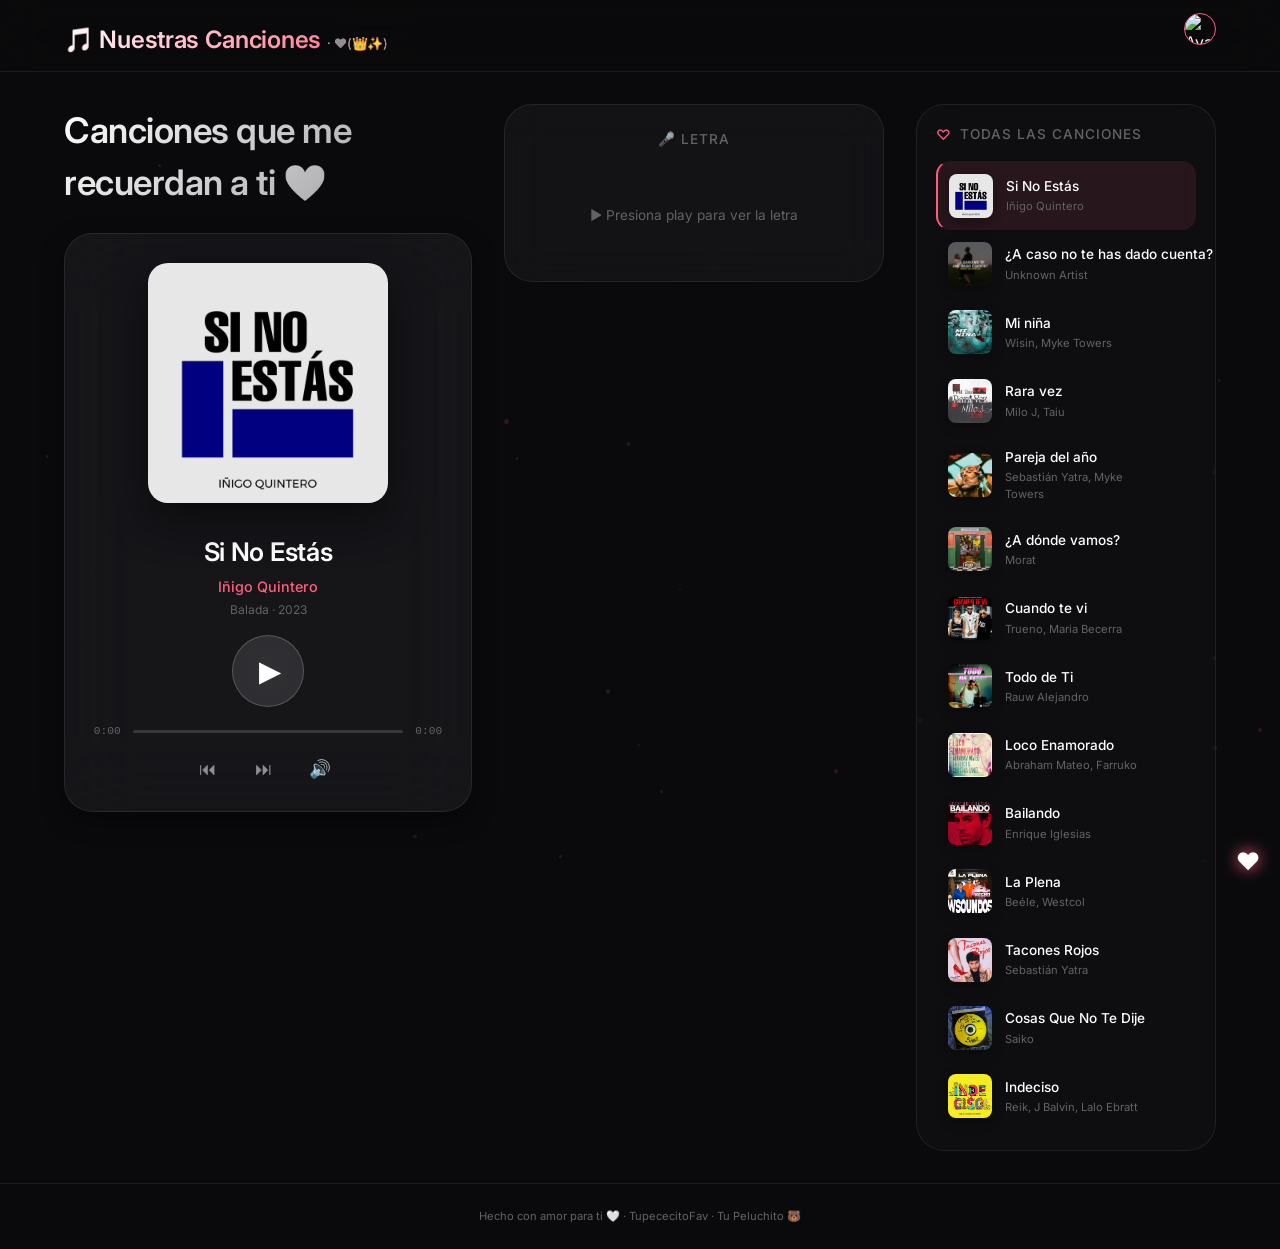
==== commit 174a93cd: "hacer la web offline" ====
--- a/index.html
+++ b/index.html
@@ -15,7 +15,7 @@
   <header class="app-header" id="appHeader">
     <div class="header-content">
       <div class="logo">
-        🎵 tu playlist <span>· para ti</span>
+        🎵 Nuestras Canciones <span>· ❤️(👑✨)</span>
       </div>
       <div class="header-right">
         <img src="https://ui-avatars.com/api/?background=ff5e7e&color=fff&rounded=true&bold=true&size=32&name=❤️" alt="Avatar" class="avatar">
@@ -65,7 +65,7 @@
 
     <!-- COLUMNA CENTRAL: LETRAS KARAOKE -->
     <div class="lyrics-column">
-      <div class="lyrics-title">🎤 LETRA EN VIVO</div>
+      <div class="lyrics-title">🎤 LETRA</div>
       <div id="lyricsContainer" class="lyrics-container">
         <div class="lyrics-placeholder">▶ Presiona play para ver la letra</div>
       </div>
